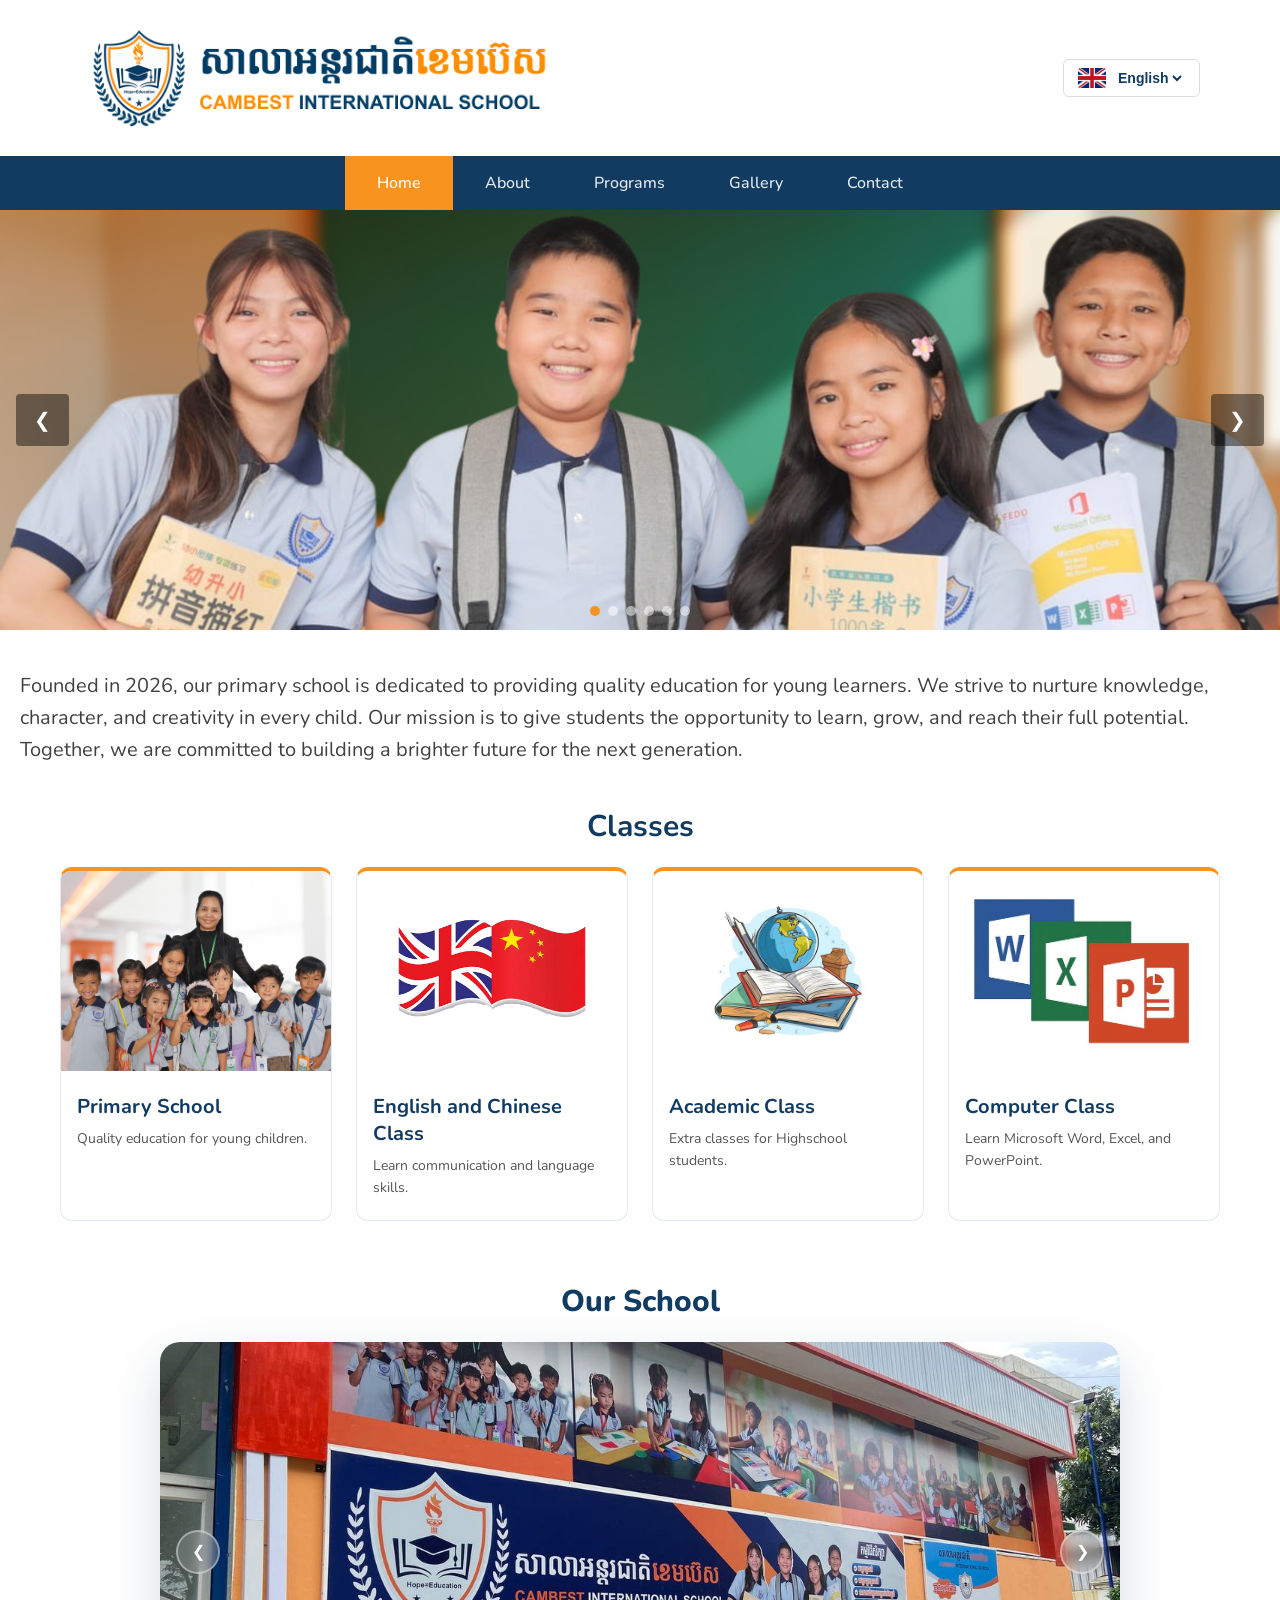
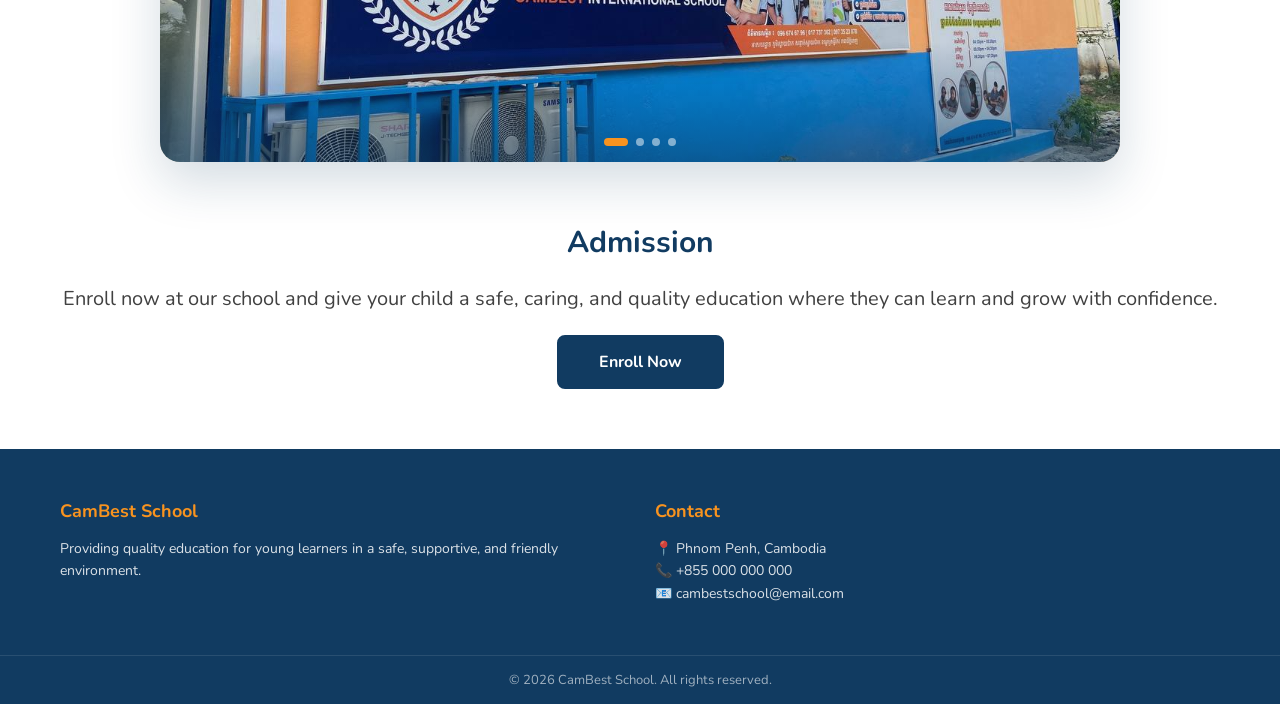
==== index.html @ 561b4d3f "Update index.html" ====
<!DOCTYPE html>
<html lang="en">
<head>
    <meta charset="UTF-8">
    <meta name="viewport" content="width=device-width, initial-scale=1.0">
    <title>CamBest | Home</title>
    <link rel="stylesheet" href="final.css">
    <link rel="preconnect" href="https://fonts.googleapis.com">
    <link rel="preconnect" href="https://fonts.gstatic.com" crossorigin>
    <link href="https://fonts.googleapis.com/css2?family=Kantumruy+Pro:ital,wght@0,100..700;1,100..700&family=Nunito:ital,wght@0,200..1000;1,200..1000&family=Oswald:wght@200..700&family=Poppins:ital,wght@0,100;0,200;0,300;0,400;0,500;0,600;0,700;0,800;0,900;1,100;1,200;1,300;1,400;1,500;1,600;1,700;1,800;1,900&family=Ranchers&display=swap" rel="stylesheet">
</head>
    <!-- LOGO BAR -->
    <div class="logo-bar">
        <img src="logo_home.png" alt="CamBest Logo">

        <!-- RIGHT CONTROLS -->
        <div class="header-controls">
            <!-- LANGUAGE SWITCHER -->
            <div class="lang-switcher">
                <img id="flag" src="eng.jpg" alt="Flag">
                <select id="langSelect" onchange="switchLang()">
                    <option value="en">English</option>
                    <option value="km">ខ្មែរ</option>
                </select>
            </div>

        </div>
    </div>

    <!-- NAVBAR -->
    <nav>
        <ul>
            <li><a href="#" class="active">Home</a></li>
            <li><a href="#">About</a></li>
            <li><a href="#">Programs</a></li>
            <li><a href="#">Gallery</a></li>
            <li><a href="#">Contact</a></li>
        </ul>
    </nav>

    <!-- CAROUSEL -->
    <div class="carousel">
        <div class="carousel-track" id="carouselTrack">
            <img src="01 (3).png" alt="Slide 1">
            <img src="4.jpg" alt="Slide 2">
            <img src="03 (3).png" alt="Slide 3">
            <img src="sstudent2.png" alt="Slide 4">
            <img src="photo_2026-04-24_11-25-58.jpg" alt="Slide 5">
            <img src="02 (3).png" alt="Slide 6">
        </div>

        <button class="carousel-btn prev" onclick="moveSlide(-1)">&#10094;</button>
        <button class="carousel-btn next" onclick="moveSlide(1)">&#10095;</button>

        <div class="carousel-dots" id="carouselDots"></div>
        

    </div>

    <div class="content">
        <p>
            Founded in 2026, our primary school is dedicated to providing quality education for young learners. We strive to nurture knowledge, character, and creativity in every child. Our mission is to give students the opportunity to learn, grow, and reach their full potential. Together, we are committed to building a brighter future for the next generation.
        </p>
    </div>

        <div class="programs">
        <h2>Classes</h2>

        <div class="program-grid">

            <div class="program-card">
                <img src="03 (3).png" alt="Primary School">
                <h3>Primary School</h3>
                <p>Quality education for young children.</p>
            </div>

            <div class="program-card">
                <img src="en_cn.png" alt="English Class">
                <h3>English and Chinese Class</h3>
                <p>Learn communication and language skills.</p>
            </div>

            <div class="program-card">
                <img src="edu.png" alt="Chinese Class">
                <h3>Academic Class</h3>
                <p>Extra classes for Highschool students.</p>
            </div>

            <div class="program-card">
                <img src="a03b6e264f0cf13cd2ef2aa8d97e0d8b.jpg" alt="Computer Class">
                <h3>Computer Class</h3>
                <p>Learn Microsoft Word, Excel, and PowerPoint.</p>
            </div>

            </div>
        </div>

    <!-- SCHOOL PHOTOS CAROUSEL -->
    <div class="school-carousel-wrapper">
        <h2 class="school-carousel-title">Our School</h2>
        <div class="school-carousel">
            <div class="school-track" id="schoolTrack">
                <img src="front.jpg" alt="School Photo 1">
                <img src="gate.jpg" alt="School Photo 2">
                <img src="wide.jpg" alt="School Photo 3">
                <img src="ok.jpg" alt="School Photo 4">
            </div>
            <button class="school-btn prev" onclick="moveSchool(-1)">&#10094;</button>
            <button class="school-btn next" onclick="moveSchool(1)">&#10095;</button>
            <div class="school-dots" id="schoolDots"></div>
        </div>
    </div>

    <div class="admission">
        <h2>Admission</h2>
        <p>Enroll now at our school and give your child a safe, caring, and quality education where they can learn and grow with confidence.</p>
        <div class="admission-btn-wrapper">
            <a href="contact.html" class="admission-btn">Enroll Now</a>
        </div>
    </div>

        <footer class="footer">
    <div class="footer-container">

        <div class="footer-box">
            <h3>CamBest School</h3>
            <p>
                Providing quality education for young learners in a safe,
                supportive, and friendly environment.
            </p>
        </div>

        <div class="footer-box">
            <h3>Contact</h3>
            <p>📍 Phnom Penh, Cambodia</p>
            <p>📞 +855 000 000 000</p>
            <p>📧 cambestschool@email.com</p>
        </div>

    </div>

    <div class="footer-bottom">
        <p>© 2026 CamBest School. All rights reserved.</p>
    </div>
</footer>
    <script src="final.js"></script>
</body>
</html>
---- final.css ----
* {
        margin: 0;
        padding: 0;
        box-sizing: border-box;
    }

    body {
        font-family: 'Nunito', sans-serif;
        background-color: #ffffff;
        transition: background 0.3s, color 0.3s;
    }

    /* DARK MODE */
    body.dark {
        background-color: #121212;
        color: #f0f0f0;
    }

    body.dark .logo-bar {
        background-color: #1e1e1e;
        border-bottom: 1px solid #333;
    }

    body.dark .lang-switcher {
        background-color: #2a2a2a;
        border-color: #444;
        color: #f0f0f0;
    }

    body.dark .lang-switcher select {
        color: #f0f0f0;
        background-color: #2a2a2a;
    }

    body.dark .lang-switcher:hover {
        border-color: #f8931f;
    }

    body.dark .dark-toggle {
        background-color: #2a2a2a;
        border-color: #444;
        color: #f0f0f0;
    }

    body.dark .dark-toggle:hover {
        border-color: #f8931f;
        color: #f8931f;
    }

        /* LOGO BAR */
    .logo-bar {
        background-color: #ffffff;
        padding: 28px 80px;  /* changed from 16px to 28px top/bottom */
        display: flex;
        align-items: center;
        justify-content: space-between;
        transition: background 0.3s;
    }

    .logo-bar img {
        height: 100px;
        width: auto;
        object-fit: contain;
    }

    /* RIGHT CONTROLS */
    .header-controls {
        display: flex;
        align-items: center;
        gap: 10px;
    }

    /* DARK MODE TOGGLE BUTTON */
    .dark-toggle {
        display: flex;
        align-items: center;
        gap: 6px;
        border: 1px solid #ddd;
        border-radius: 6px;
        padding: 8px 14px;
        cursor: pointer;
        background-color: #fff;
        font-size: 14px;
        font-family: 'Segoe UI', sans-serif;
        color: #113b61;
        font-weight: 600;
        transition: border-color 0.2s, background 0.3s, color 0.3s;
    }

    .dark-toggle:hover {
        border-color: #113b61;
    }

    .dark-toggle .toggle-icon {
        font-size: 16px;
    }

    /* LANGUAGE SWITCHER */
    .lang-switcher {
        display: flex;
        align-items: center;
        gap: 8px;
        border: 1px solid #ddd;
        border-radius: 6px;
        padding: 8px 14px;
        cursor: pointer;
        background-color: #fff;
        transition: border-color 0.2s, background 0.3s;
    }

    .lang-switcher:hover {
        border-color: #113b61;
    }

    .lang-switcher img {
        height: 20px;
        width: 28px;
        object-fit: cover;
        border-radius: 2px;
    }

    .lang-switcher select {
        border: none;
        outline: none;
        font-size: 14px;
        font-family: 'Segoe UI', sans-serif;
        color: #113b61;
        font-weight: 600;
        cursor: pointer;
        background: transparent;
        transition: color 0.3s;
    }

    /* NAVBAR */
    nav {
        background-color: #113b61;
        padding: 0;
    }

    nav ul {
        list-style: none;
        display: flex;
        justify-content: center;
        gap: 0;
        margin: 0;
        padding: 0;
    }

    nav ul li a {
        display: block;
        color: rgba(255, 255, 255, 0.9);
        text-decoration: none;
        font-size: 16px;
        font-weight: 500;
        padding: 16px 32px;
        transition: background 0.2s, color 0.2s;
    }

    nav ul li a:hover {
        background-color: #f8931f;
        color: #ffffff;
    }

    nav ul li a.active {
        background-color: #f8931f;
        color: #ffffff;
    }

    

    /* CAROUSEL */
    .carousel {
        position: relative;
        width: 100%;
        overflow: hidden;
        background-color: #000;
    }

    .carousel-track {
        display: flex;
        transition: transform 0.6s ease-in-out;
    }

    .carousel-track img {
        min-width: 100%;
        height: 420px;
        object-fit: cover;
        flex-shrink: 0;
        object-position: center 30%;  /* move this value down e.g. 40%, 50%, 60% */
    }

    /* PREV / NEXT BUTTONS */
    .carousel-btn {
        position: absolute;
        top: 50%;
        transform: translateY(-50%);
        background-color: rgba(0, 0, 0, 0.45);
        color: white;
        border: none;
        padding: 14px 18px;
        font-size: 20px;
        cursor: pointer;
        z-index: 10;
        transition: background 0.2s;
        border-radius: 4px;
    }

    .carousel-btn:hover {
        background-color: #f8931f;
    }

    .carousel-btn.prev { left: 16px; }
    .carousel-btn.next { right: 16px; }

    /* DOTS */
    .carousel-dots {
        position: absolute;
        bottom: 14px;
        left: 50%;
        transform: translateX(-50%);
        display: flex;
        gap: 8px;
    }

    .dot {
        width: 10px;
        height: 10px;
        border-radius: 50%;
        background-color: rgba(255, 255, 255, 0.5);
        cursor: pointer;
        transition: background 0.2s;
        border: none;
    }

    .dot.active {
        background-color: #f8931f;
    }

    .content {
        max-width: 1600px;
        margin: 40px auto;
        padding: 0 20px;
        font-size: 20px;
        line-height: 1.6;
        color: #414141;
    }

/* PHONE (480px and below) */
@media (max-width: 480px) {

    .logo-bar {
        padding: 16px 20px;
    }

    .logo-bar img {
        height: 55px;
    }

    .header-controls {
        gap: 6px;
        width: fit-content;
        flex-shrink: 0;
    }

    .dark-toggle {
        padding: 6px 10px;
        font-size: 13px;
        width: fit-content;
        flex-shrink: 0;
    }

    .dark-toggle .toggle-label {
        display: none;
    }

    .lang-switcher {
        padding: 6px 10px;
        width: fit-content;
        flex-shrink: 0;
    }

    .lang-switcher img {
        height: 16px;
        width: 16px;
        flex-shrink: 0;
    }

    .lang-switcher select {
        font-size: 11px;
        width: fit-content;
        max-width: 70px;
    }

    nav ul {
        flex-wrap: wrap;
        justify-content: center;
    }

    nav ul li a {
        font-size: 13px;
        padding: 10px 14px;
    }

    .carousel-track img {
        height: 220px;
    }

    .carousel-btn {
        padding: 10px 13px;
        font-size: 16px;
    }

    .content {
        font-size: 15px;
        margin: 20px auto;
        padding: 0 16px;
    }
}

/* TABLET (481px to 890px) */
@media (min-width: 481px) and (max-width: 890px) {

    .logo-bar {
        padding: 20px 30px;
    }

    .logo-bar img {
        height: 75px;
    }

    .header-controls {
        width: fit-content;
        flex-shrink: 0;
    }

    .dark-toggle {
        width: fit-content;
        flex-shrink: 0;
    }

    .dark-toggle .toggle-label {
        display: none;
    }

    .lang-switcher {
        padding: 6px 10px;
        width: fit-content;
        flex-shrink: 0;
    }

    .lang-switcher img {
        height: 18px;
        width: 18px;
        flex-shrink: 0;
    }

    .lang-switcher select {
        font-size: 13px;
        width: fit-content;
        max-width: 80px;
    }

    nav ul {
        flex-wrap: wrap;
    }

    nav ul li a {
        font-size: 14px;
        padding: 14px 18px;
    }

    .carousel-track img {
        height: 300px;
    }

    .content {
        font-size: 17px;
        margin: 28px auto;
    }
}

/* LAPTOP (891px to 1024px) */
@media (min-width: 891px) and (max-width: 1024px) {

    .logo-bar {
        padding: 24px 50px;
    }

    .logo-bar img {
        height: 85px;
    }

    .header-controls {
        width: fit-content;
        flex-shrink: 0;
    }

    .lang-switcher {
        padding: 6px 10px;
        width: fit-content;
        flex-shrink: 0;
    }

    .lang-switcher select {
        font-size: 13px;
        width: fit-content;
        max-width: 90px;
    }

    nav ul li a {
        font-size: 15px;
        padding: 16px 24px;
    }

    .carousel-track img {
        height: 360px;
    }

    .content {
        font-size: 18px;
    }
}

/* PROGRAMS SECTION */
.programs {
    max-width: 1200px;
    margin: 40px auto;
    padding: 0 20px;
}

.programs h2 {
    text-align: center;
    color: #113b61;
    font-size: 30px;
    margin-bottom: 20px;
}

.program-grid {
    display: grid;
    grid-template-columns: repeat(auto-fit, minmax(250px, 1fr));
    gap: 24px;
}

.program-card {
    background: #fff;
    border-radius: 12px;
    overflow: hidden;
    border: 1px solid #e0e8f0;
    border-top: 4px solid #f8931f;
    transition: transform 0.2s ease, box-shadow 0.2s ease;
}

.program-card:hover {
    transform: translateY(-5px);
    box-shadow: 0 10px 28px rgba(17, 59, 97, 0.12);
}

.program-card img {
    width: 100%;
    height: 200px;
    object-fit: cover;
}

.program-card h3 {
    color: #113b61;
    padding: 16px 16px 8px;
    font-size: 20px;
    font-weight: 700;
}

.program-card p {
    padding: 0 16px 20px;
    color: #555;
    line-height: 1.6;
    font-size: 14px;
}

.admission h2{
    text-align: center;
    color: #113b61;
    font-size: 30px;
    margin-bottom: 20px;
}

.admission p{
        max-width: 1600px;
        margin: 20px auto;
        padding: 0 20px;
        font-size: 20px;
        line-height: 1.6;
        color: #414141;
        text-align: center;
        
}

/* FOOTER */
.footer {
    background-color: #113b61;
    color: rgba(255, 255, 255, 0.85);
    margin-top: 60px;
}

/* CONTAINER */
.footer-container {
    max-width: 1200px;
    margin: auto;
    display: grid;
    grid-template-columns: repeat(auto-fit, minmax(220px, 1fr));
    gap: 30px;
    padding: 50px 20px;
}

/* BOX */
.footer-box h3 {
    color: #f8931f;
    margin-bottom: 15px;
    font-size: 18px;
}

.footer-box p {
    font-size: 14px;
    line-height: 1.6;
}

.footer-box a {
    display: block;
    color: rgba(255, 255, 255, 0.8);
    text-decoration: none;
    margin-bottom: 8px;
    font-size: 14px;
    transition: 0.2s;
}

.footer-box a:hover {
    color: #f8931f;
    padding-left: 5px;
}

/* BOTTOM BAR */
.footer-bottom {
    text-align: center;
    padding: 15px;
    border-top: 1px solid rgba(255,255,255,0.1);
    font-size: 13px;
    color: rgba(255,255,255,0.6);
}

.admission-btn-wrapper {
    display: flex;
    justify-content: center;
    margin: 10px 0 50px;
}

.admission-btn {
    display: inline-block;
    background-color: #113b61;
    color: #ffffff;
    text-decoration: none;
    font-size: 16px;
    font-weight: 700;
    padding: 14px 40px;
    border-radius: 8px;
    border: 2px solid #113b61;
    transition: background 0.2s, color 0.2s, transform 0.2s;
}

.admission-btn:hover {
    background-color: #f8931f;
    border-color: #f8931f;
    color: #ffffff;
    transform: translateY(-2px);
}

/* DARK MODE */
body.dark .admission-btn {
    background-color: #f8931f;
    border-color: #f8931f;
    color: #ffffff;
}

body.dark .admission-btn:hover {
    background-color: #113b61;
    border-color: #113b61;
}

/* SCHOOL CAROUSEL */
.school-carousel-wrapper {
    margin: 60px auto;
    max-width: 1000px;
    padding: 0 20px;
}

.school-carousel-title {
    text-align: center;
    color: #113b61;
    font-size: 30px;
    font-weight: 800;
    margin-bottom: 20px;
}

.school-carousel-underline {
    display: block;
    width: 60px;
    height: 4px;
    background-color: #f8931f;
    border-radius: 4px;
    margin: 0 auto 28px;
}

.school-carousel {
    position: relative;
    width: 100%;
    overflow: hidden;
    border-radius: 20px;
    box-shadow: 0 20px 50px rgba(17, 59, 97, 0.18);
}

.school-track {
    display: flex;
    transition: transform 0.7s cubic-bezier(0.77, 0, 0.18, 1);
}

.school-track img {
    min-width: 100%;
    height: 420px;
    object-fit: cover;
    flex-shrink: 0;
}

/* OVERLAY GRADIENT */
.school-carousel::after {
    content: '';
    position: absolute;
    bottom: 0;
    left: 0;
    right: 0;
    height: 120px;
    background: linear-gradient(to top, rgba(17, 59, 97, 0.55), transparent);
    pointer-events: none;
    border-radius: 0 0 20px 20px;
}

/* BUTTONS */
.school-btn {
    position: absolute;
    top: 50%;
    transform: translateY(-50%);
    background-color: rgba(255, 255, 255, 0.15);
    backdrop-filter: blur(6px);
    color: white;
    border: 2px solid rgba(255, 255, 255, 0.4);
    width: 44px;
    height: 44px;
    display: flex;
    align-items: center;
    justify-content: center;
    font-size: 16px;
    cursor: pointer;
    z-index: 10;
    border-radius: 50%;
    transition: background 0.2s, border-color 0.2s, transform 0.2s;
}

.school-btn:hover {
    background-color: #f8931f;
    border-color: #f8931f;
    transform: translateY(-50%) scale(1.1);
}

.school-btn.prev { left: 16px; }
.school-btn.next { right: 16px; }

/* DOTS */
.school-dots {
    position: absolute;
    bottom: 16px;
    left: 50%;
    transform: translateX(-50%);
    display: flex;
    gap: 8px;
    z-index: 10;
}

.school-dot {
    width: 8px;
    height: 8px;
    border-radius: 50%;
    background-color: rgba(255, 255, 255, 0.5);
    cursor: pointer;
    border: none;
    transition: background 0.2s, width 0.3s;
}

.school-dot.active {
    background-color: #f8931f;
    width: 24px;
    border-radius: 4px;
}

/* DARK MODE */
body.dark .school-carousel-title {
    color: #f0f0f0;
}

body.dark .school-carousel {
    box-shadow: 0 20px 50px rgba(0, 0, 0, 0.4);
}

/* RESPONSIVE */
@media (max-width: 480px) {
    .school-track img {
        height: 200px;
    }

    .school-btn {
        width: 34px;
        height: 34px;
        font-size: 13px;
    }
}

@media (min-width: 481px) and (max-width: 890px) {
    .school-track img {
        height: 300px;
    }
}
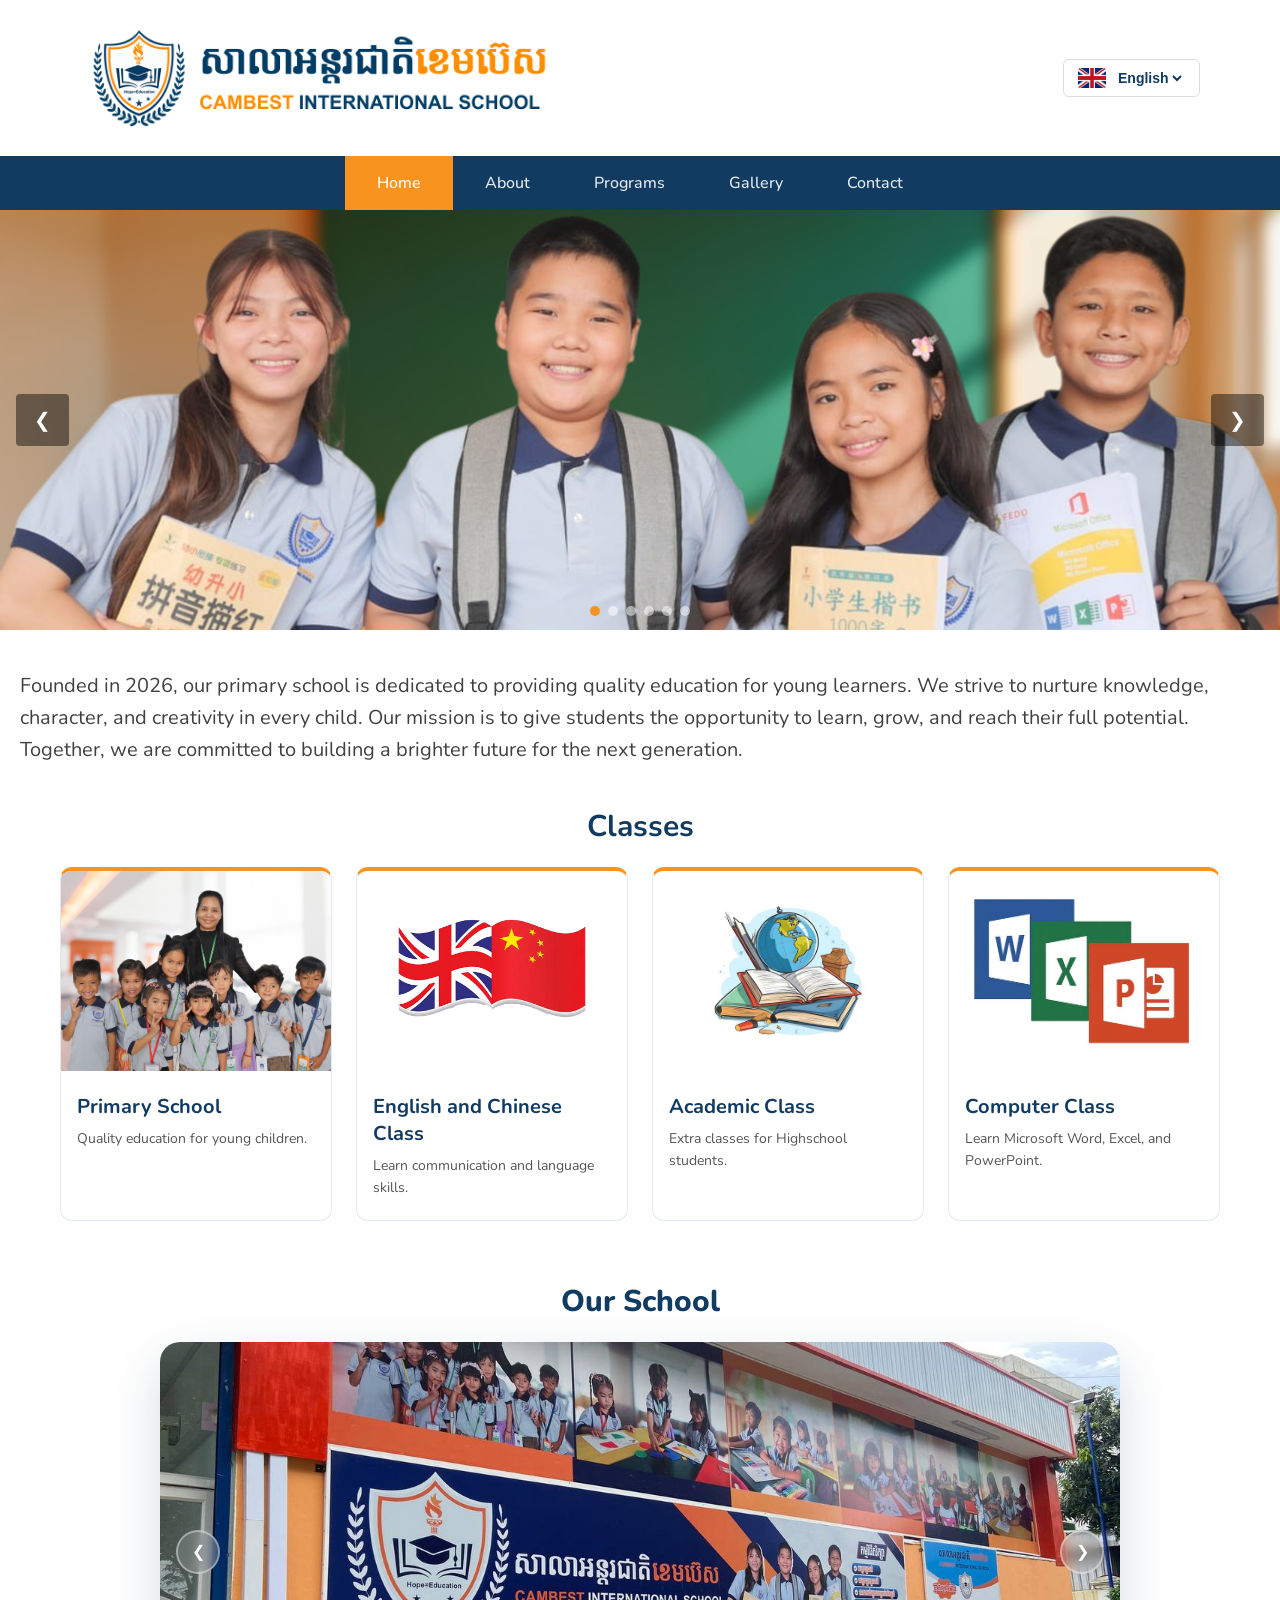
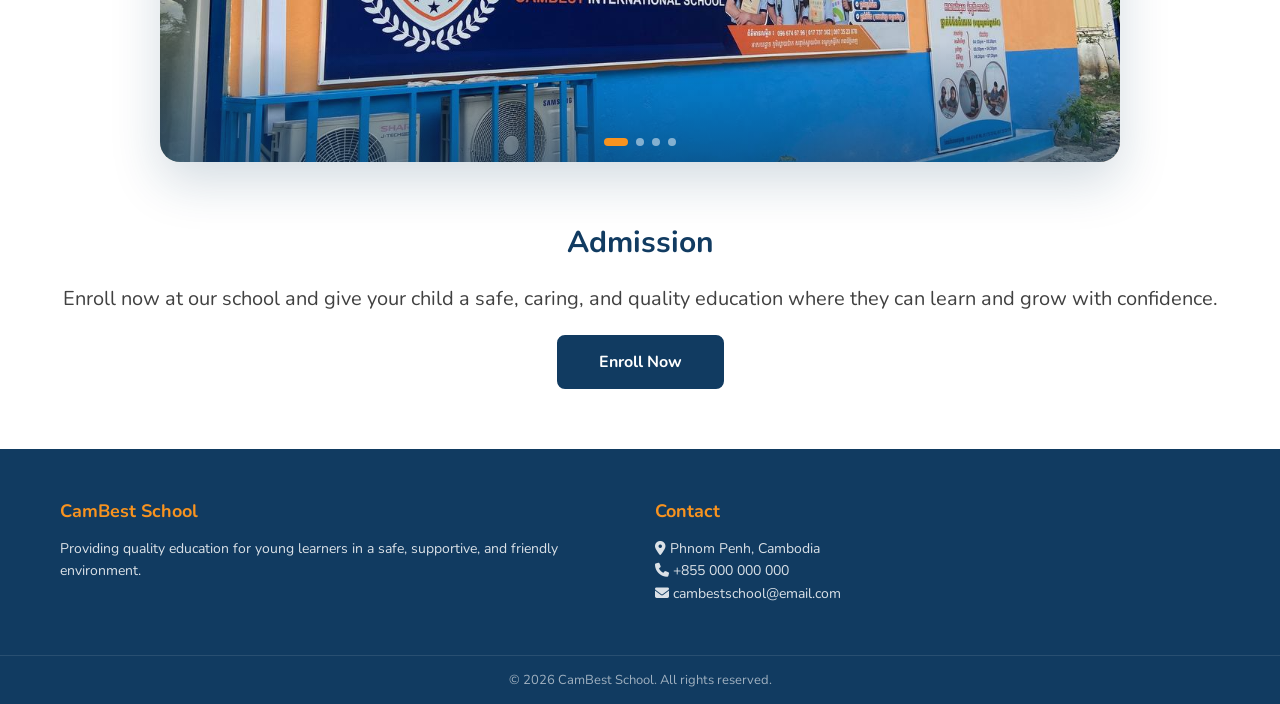
==== commit dccdbb3f: "Update index.html" ====
--- a/index.html
+++ b/index.html
@@ -7,6 +7,7 @@
     <link rel="stylesheet" href="final.css">
     <link rel="preconnect" href="https://fonts.googleapis.com">
     <link rel="preconnect" href="https://fonts.gstatic.com" crossorigin>
+    <link rel="stylesheet" href="https://cdnjs.cloudflare.com/ajax/libs/font-awesome/6.5.0/css/all.min.css">
     <link href="https://fonts.googleapis.com/css2?family=Kantumruy+Pro:ital,wght@0,100..700;1,100..700&family=Nunito:ital,wght@0,200..1000;1,200..1000&family=Oswald:wght@200..700&family=Poppins:ital,wght@0,100;0,200;0,300;0,400;0,500;0,600;0,700;0,800;0,900;1,100;1,200;1,300;1,400;1,500;1,600;1,700;1,800;1,900&family=Ranchers&display=swap" rel="stylesheet">
 </head>
     <!-- LOGO BAR -->
@@ -132,9 +133,9 @@
 
         <div class="footer-box">
             <h3>Contact</h3>
-            <p>📍 Phnom Penh, Cambodia</p>
-            <p>📞 +855 000 000 000</p>
-            <p>📧 cambestschool@email.com</p>
+            <p><i class="fa-solid fa-location-dot"></i> Phnom Penh, Cambodia</p>
+            <p><i class="fa-solid fa-phone"></i> +855 000 000 000</p>
+            <p><i class="fa-solid fa-envelope"></i> cambestschool@email.com</p>
         </div>
 
     </div>
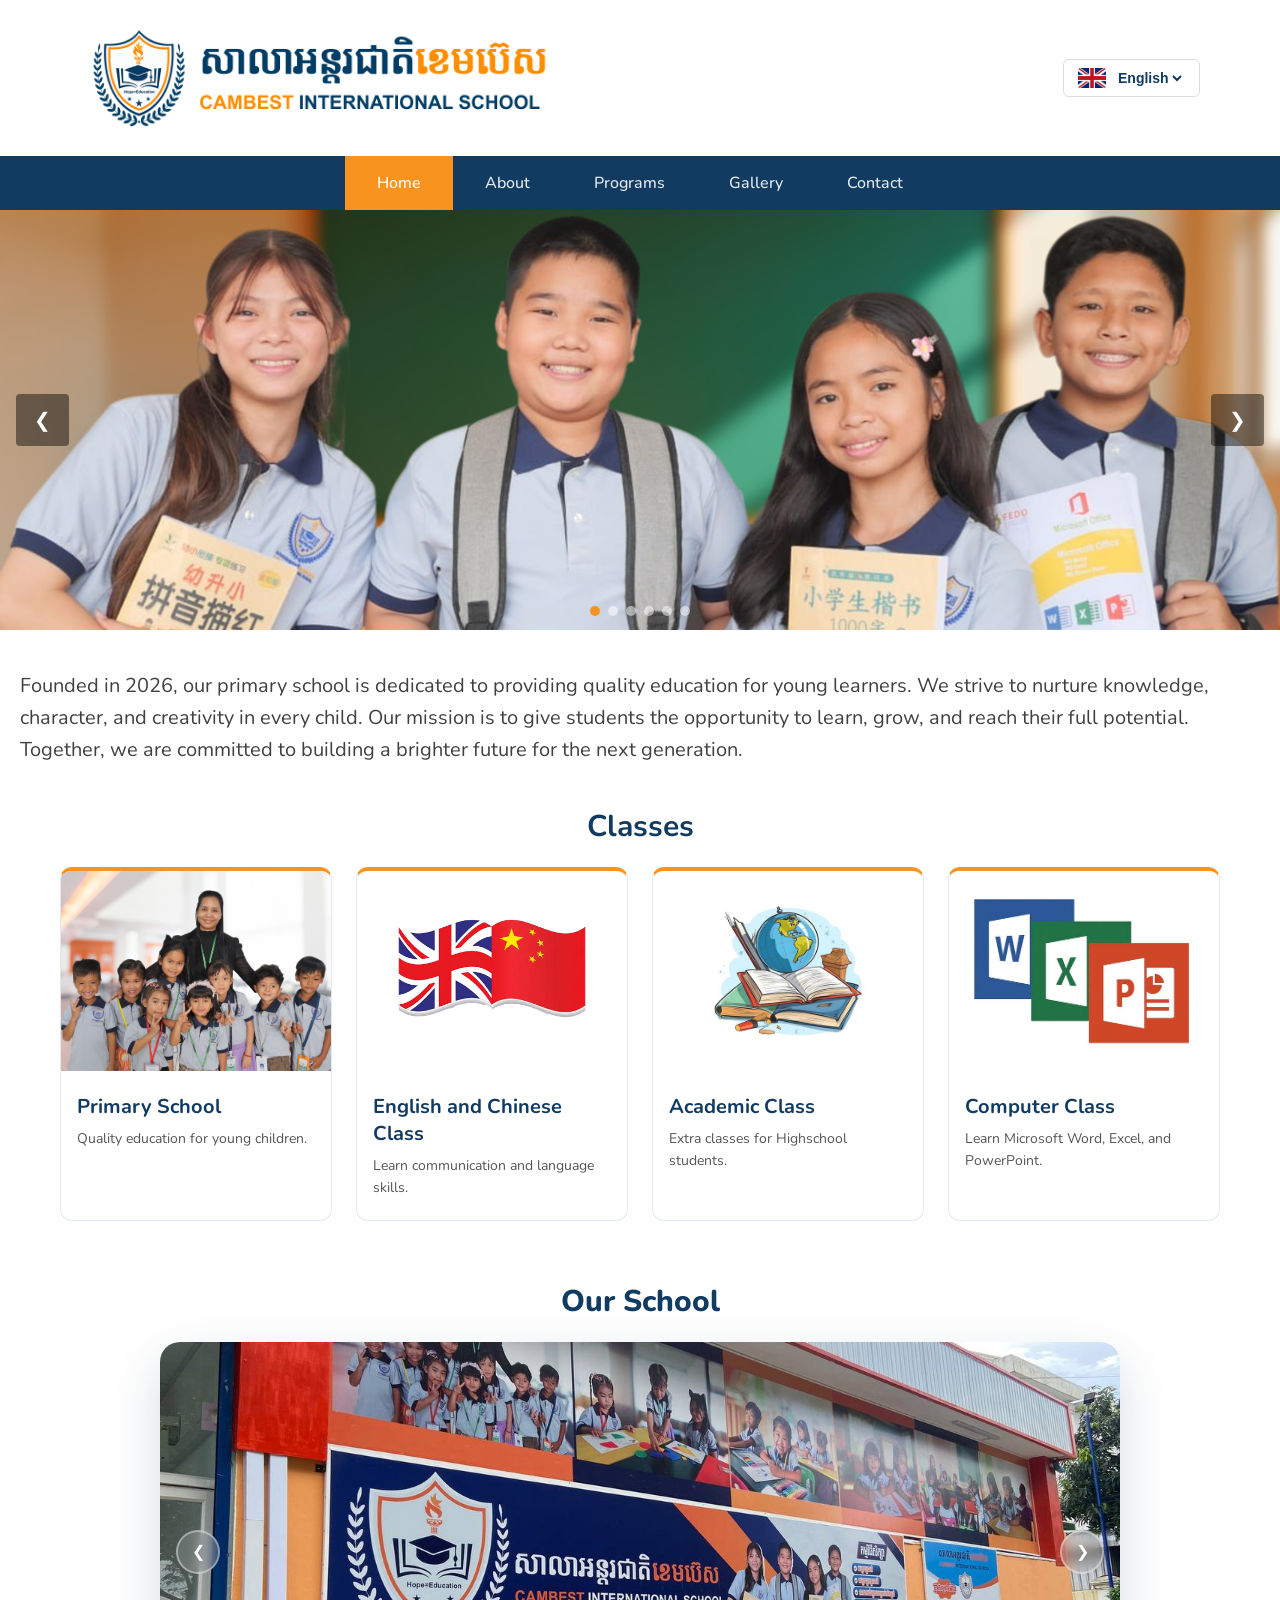
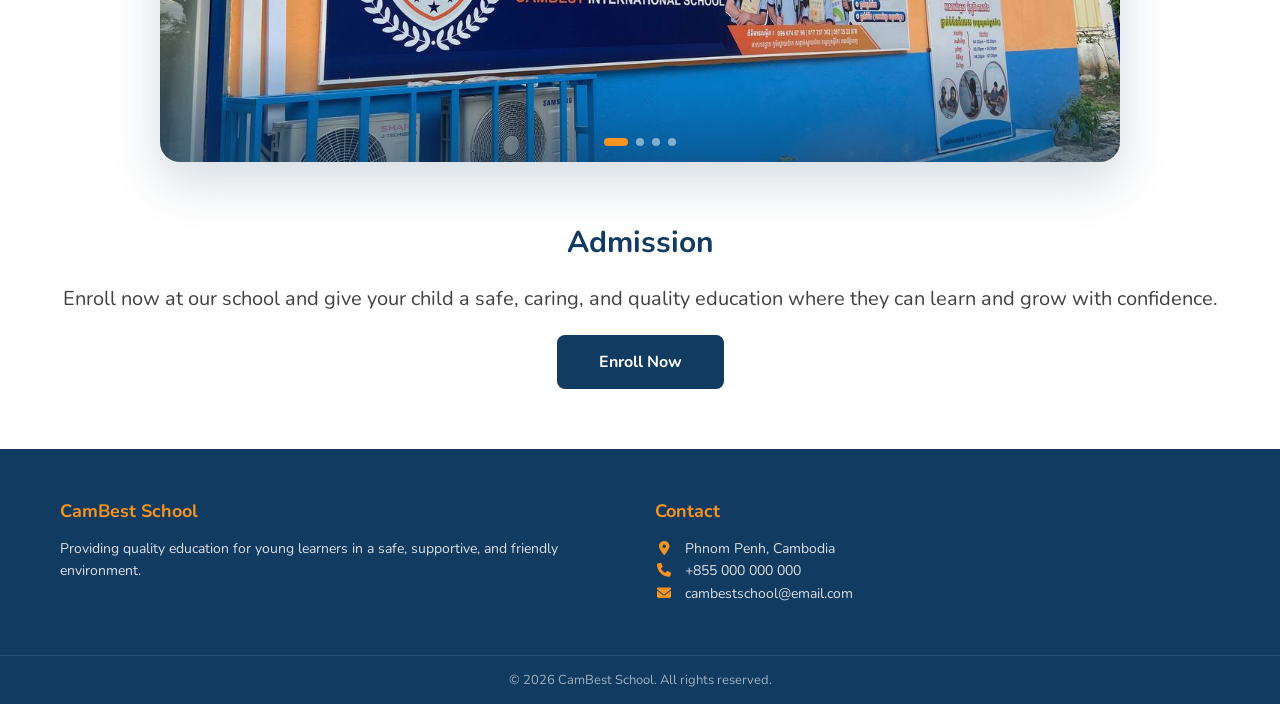
==== commit 3cb43e70: "Update index.html" ====
--- a/index.html
+++ b/index.html
@@ -45,7 +45,7 @@
             <img src="01 (3).png" alt="Slide 1">
             <img src="4.jpg" alt="Slide 2">
             <img src="03 (3).png" alt="Slide 3">
-            <img src="sstudent2.png" alt="Slide 4">
+            <img src="student2.png" alt="Slide 4">
             <img src="photo_2026-04-24_11-25-58.jpg" alt="Slide 5">
             <img src="02 (3).png" alt="Slide 6">
         </div>
--- a/final.css
+++ b/final.css
@@ -724,3 +724,10 @@
         height: 300px;
     }
 }
+
+.footer-box i {
+    color: #f8931f;
+    width: 18px;
+    margin-right: 8px;
+    text-align: center;
+}
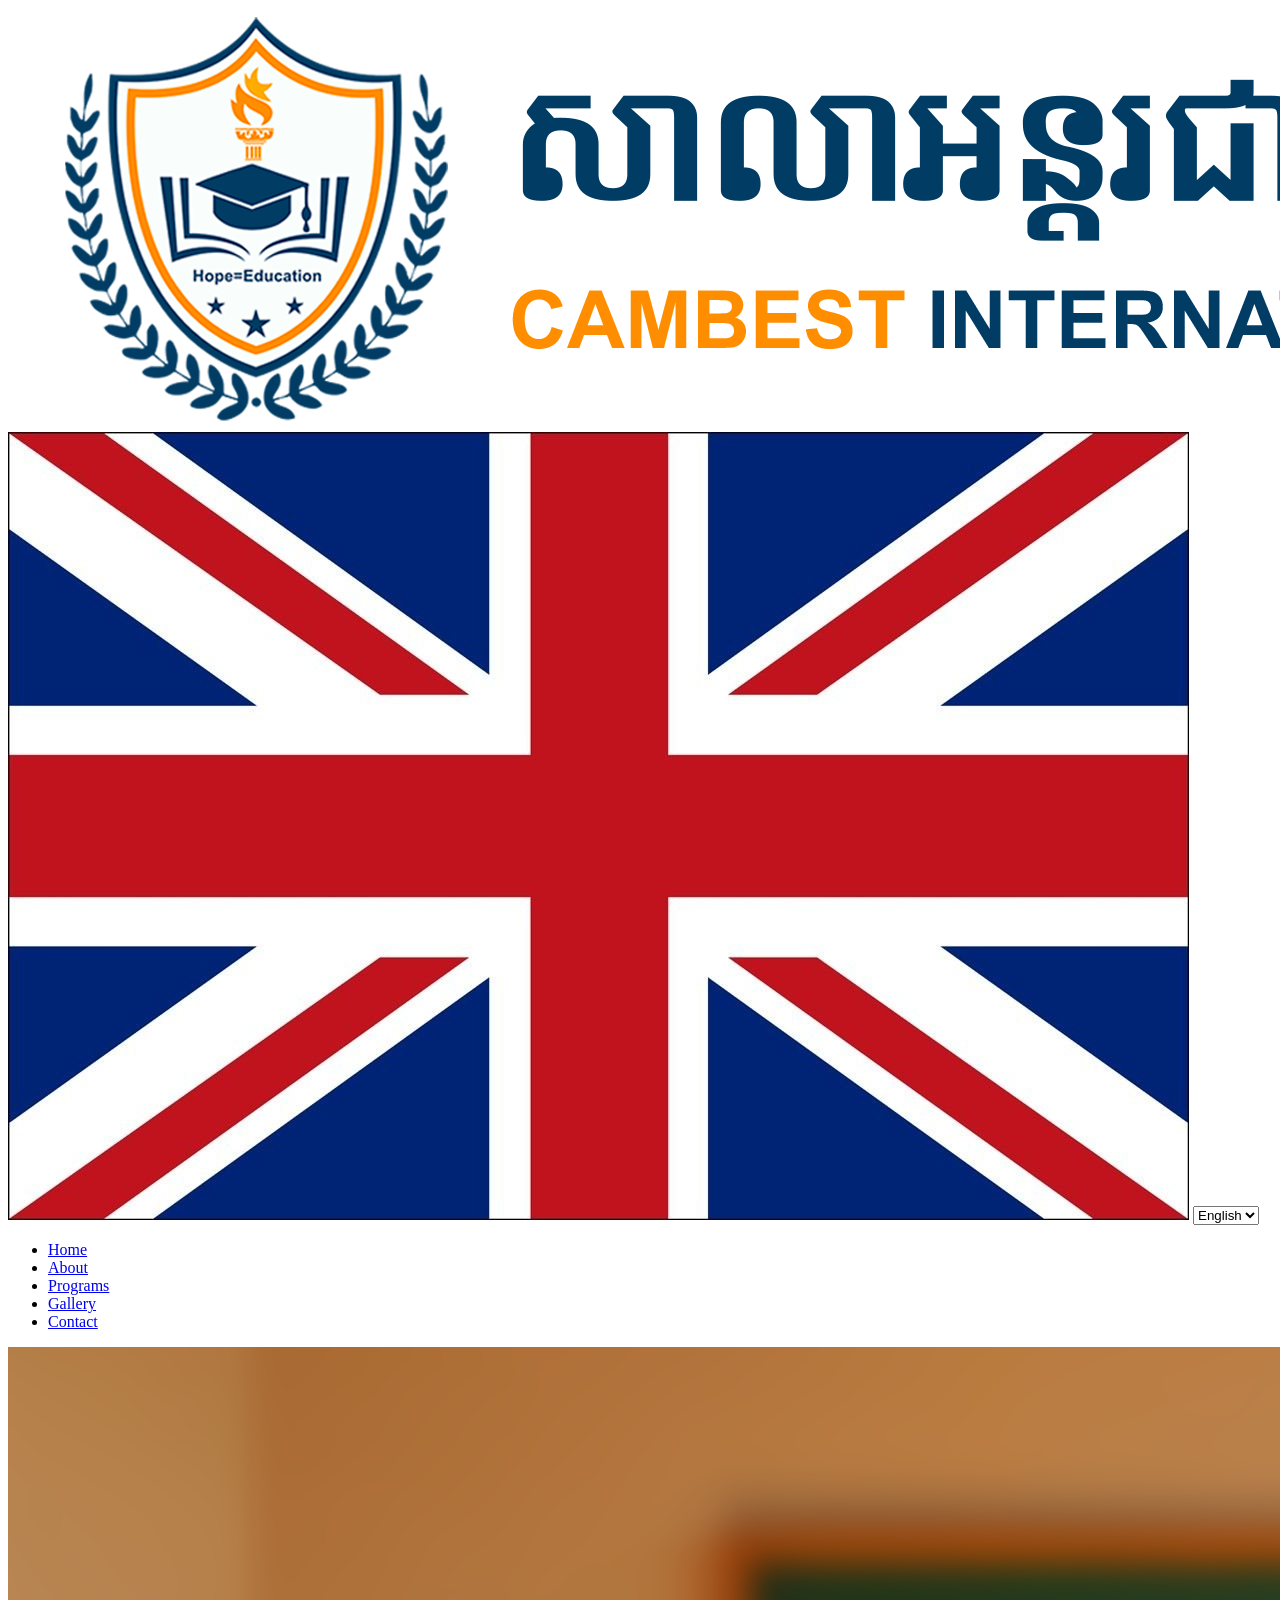
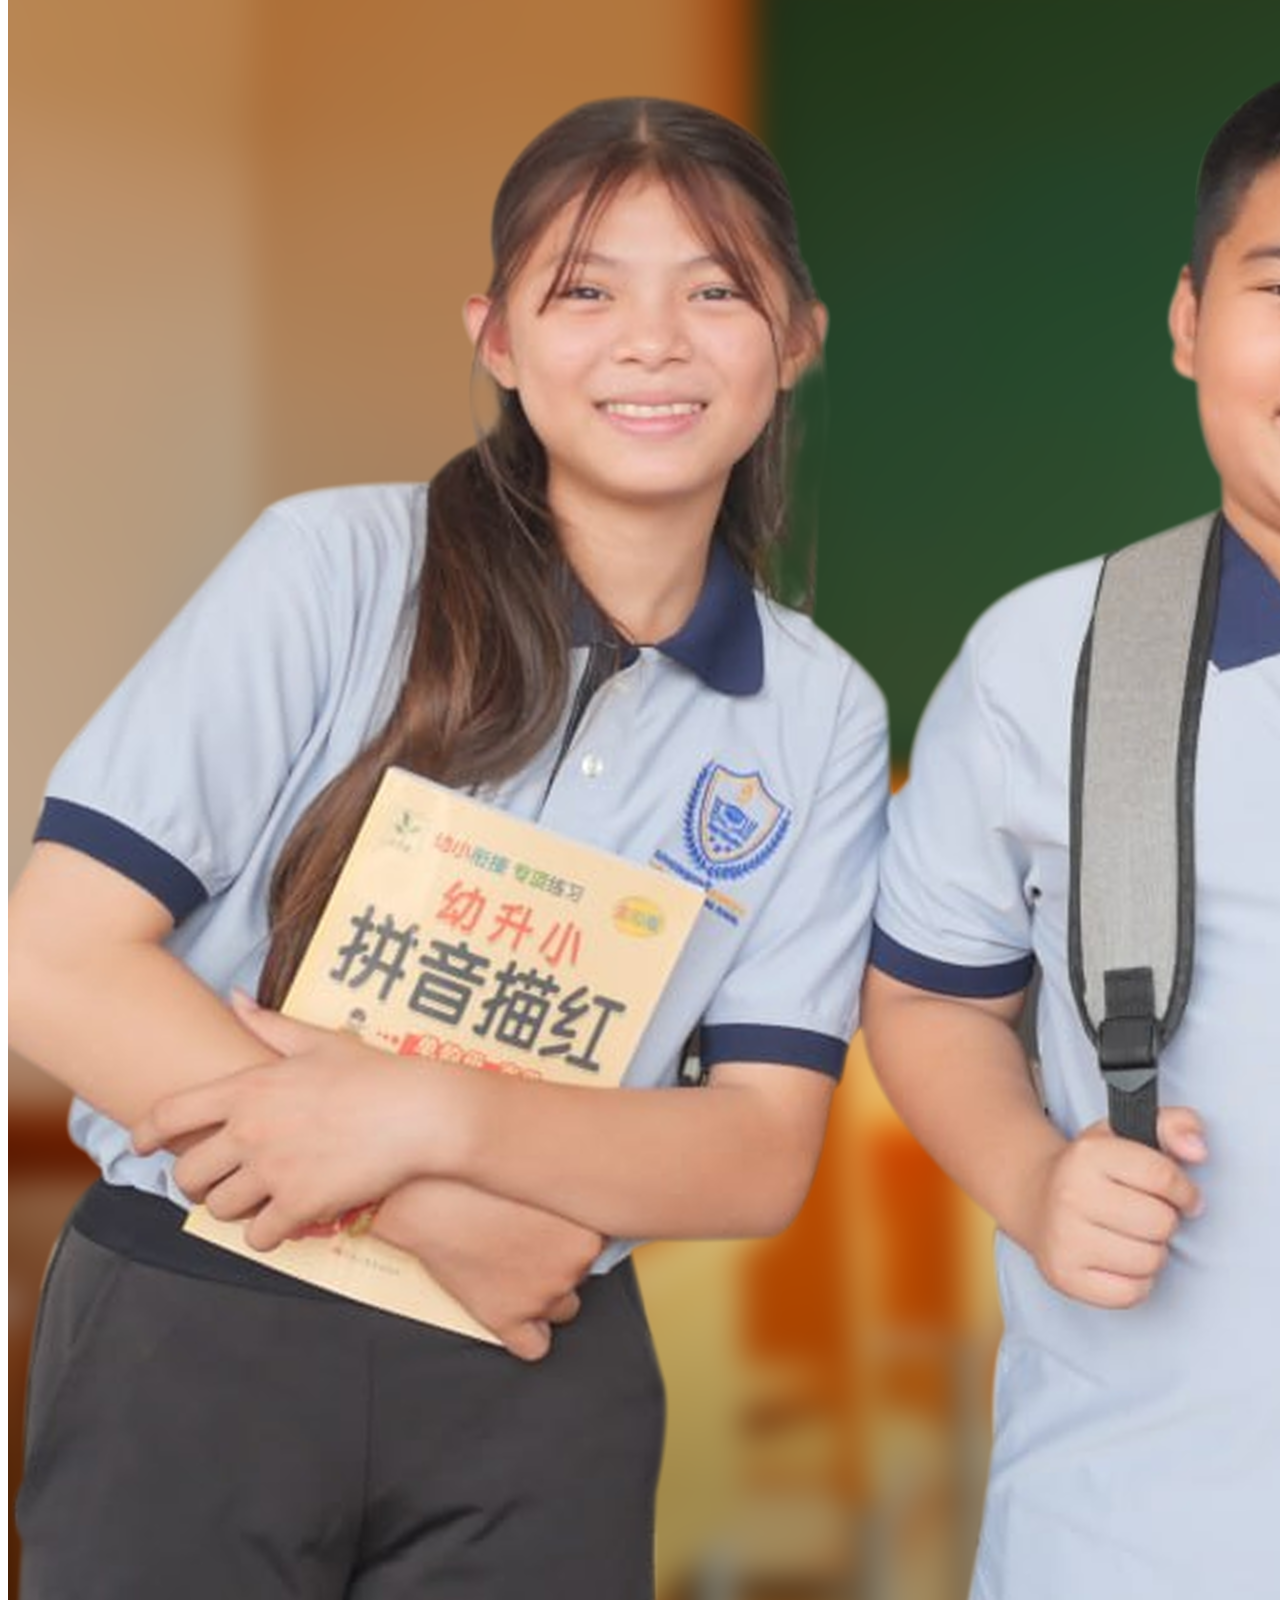
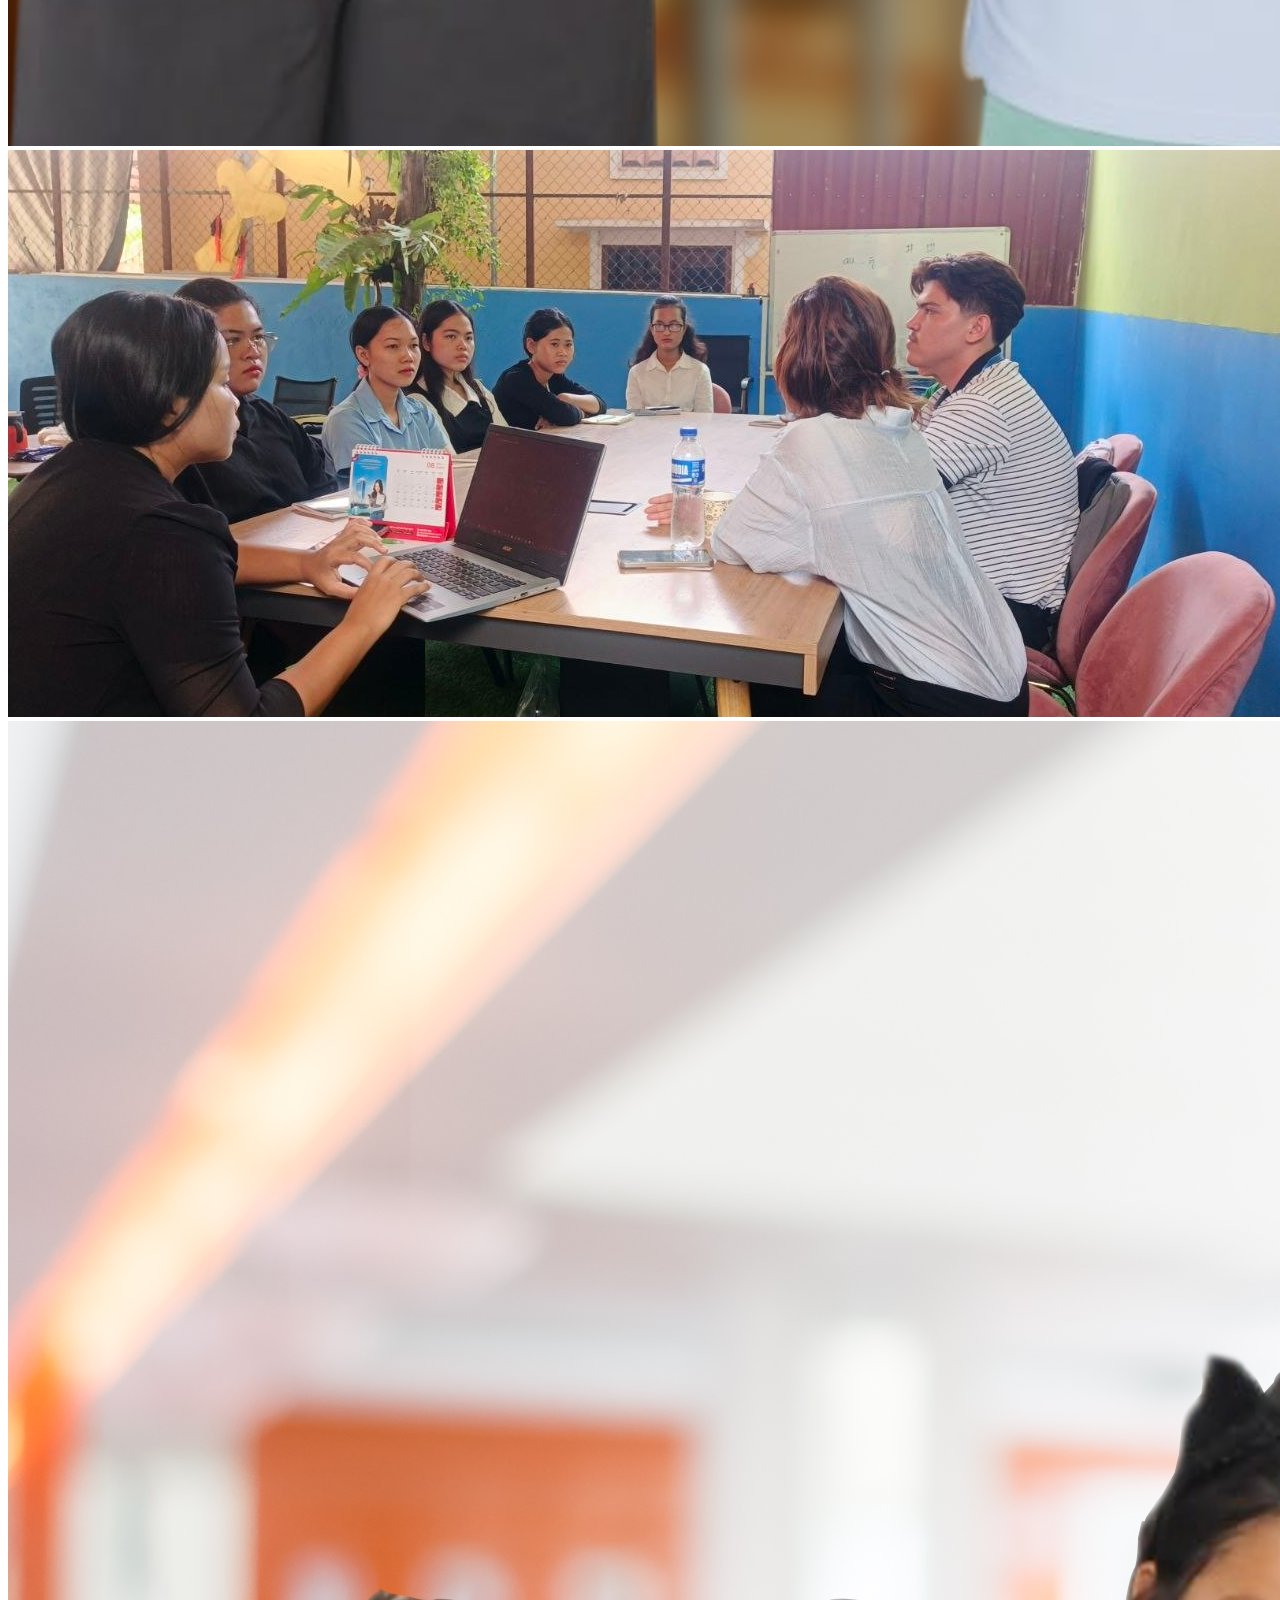
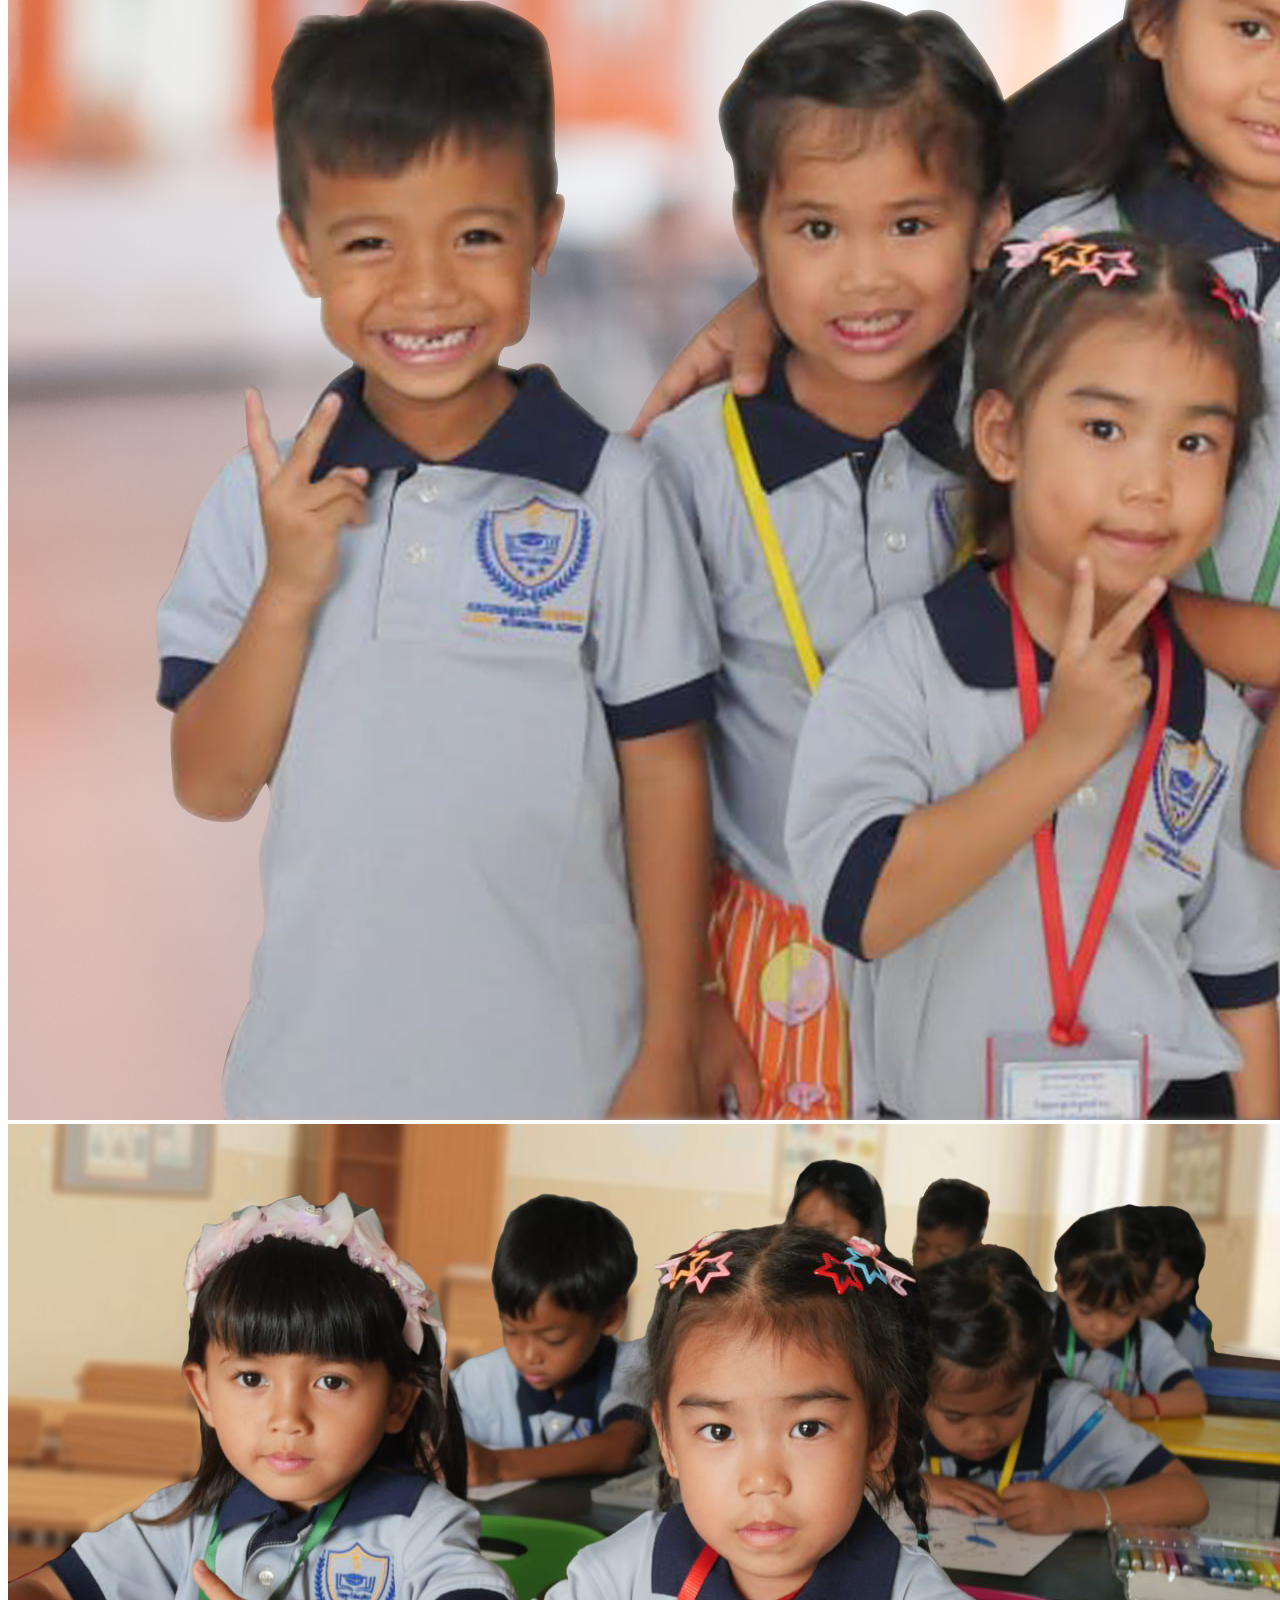
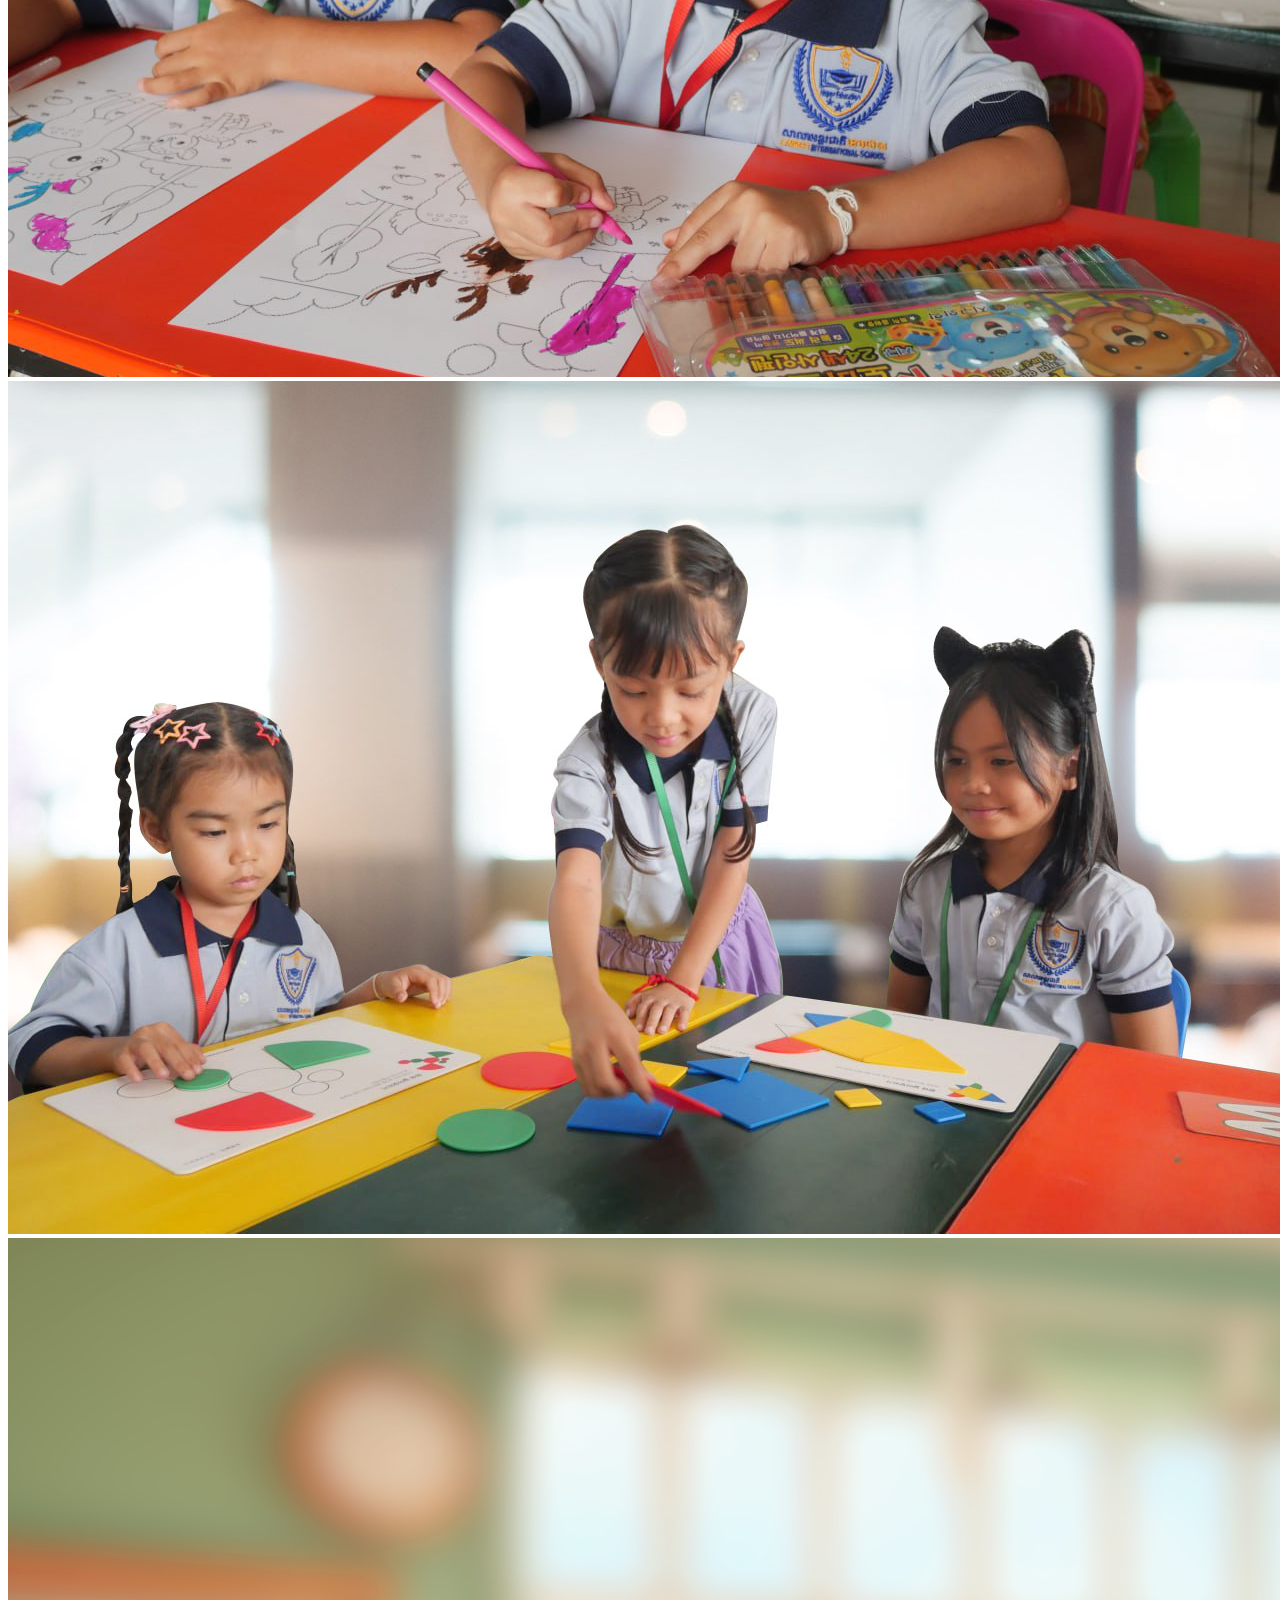
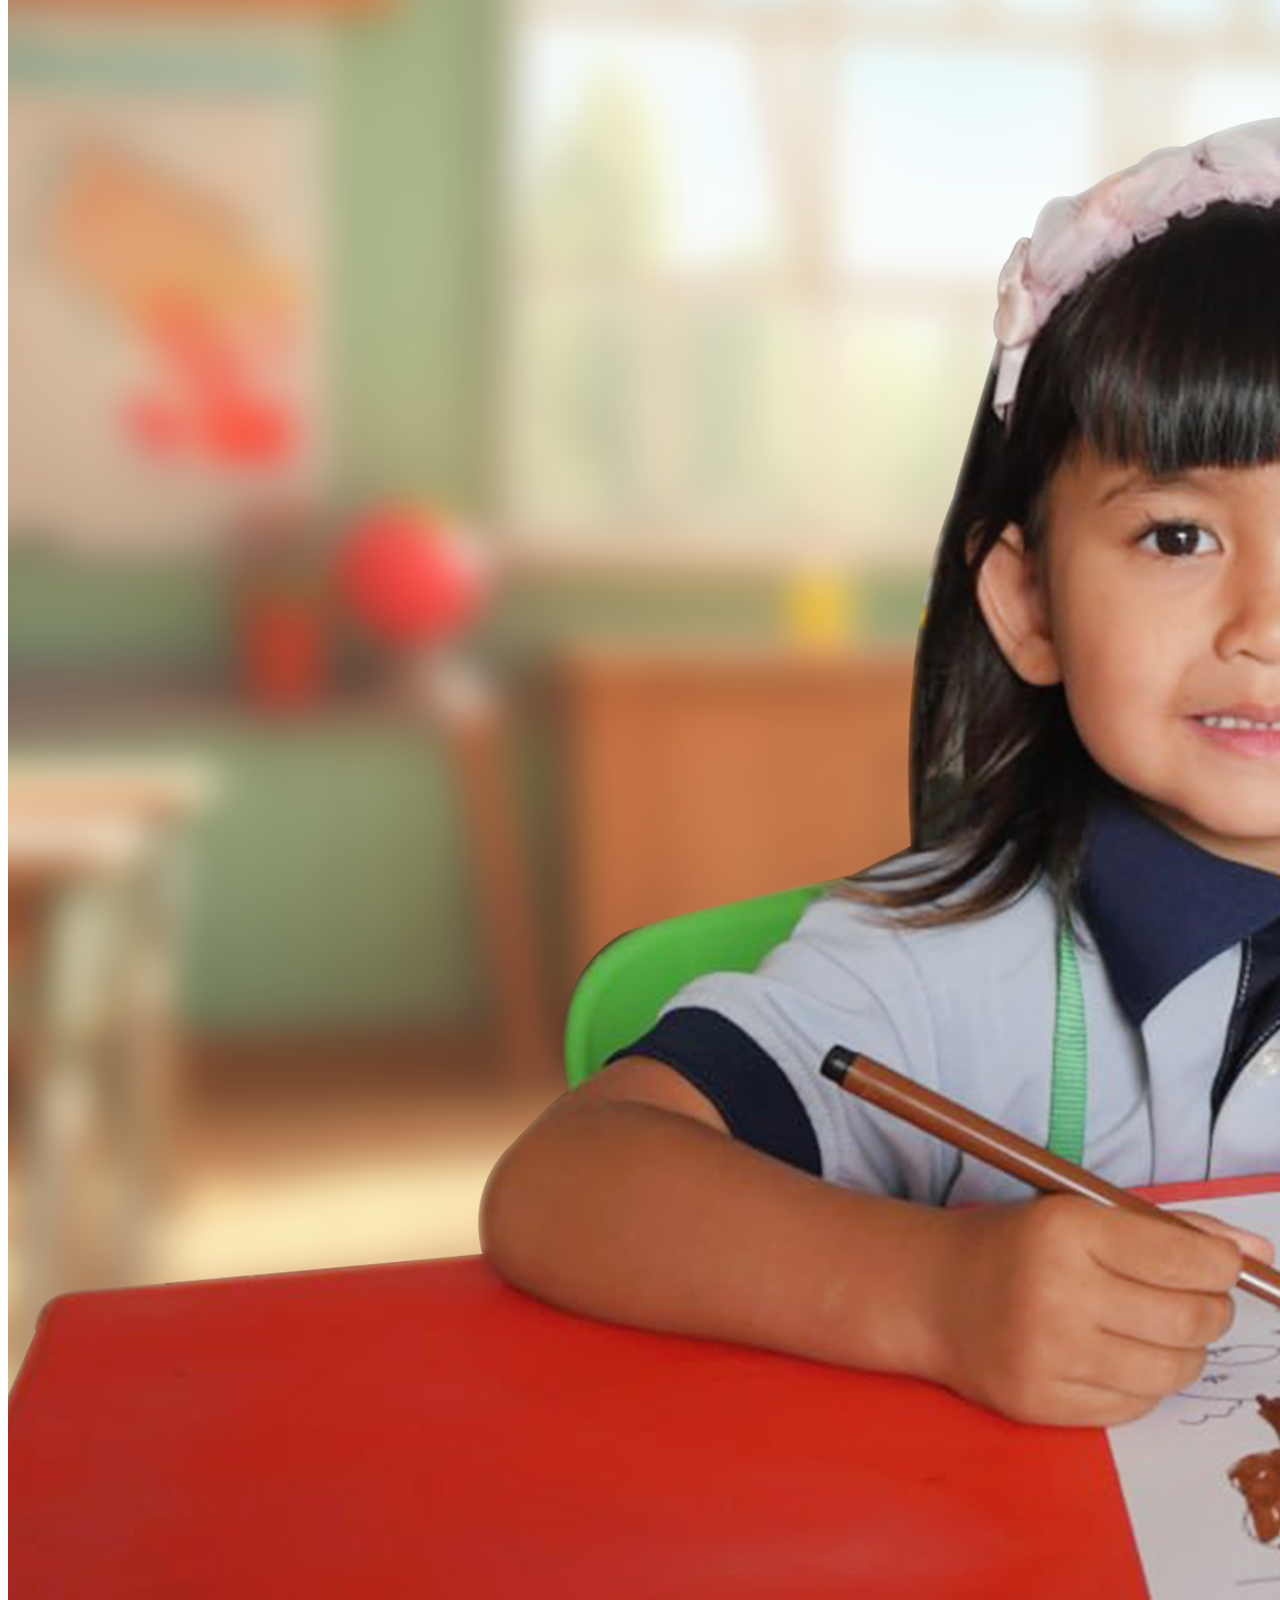
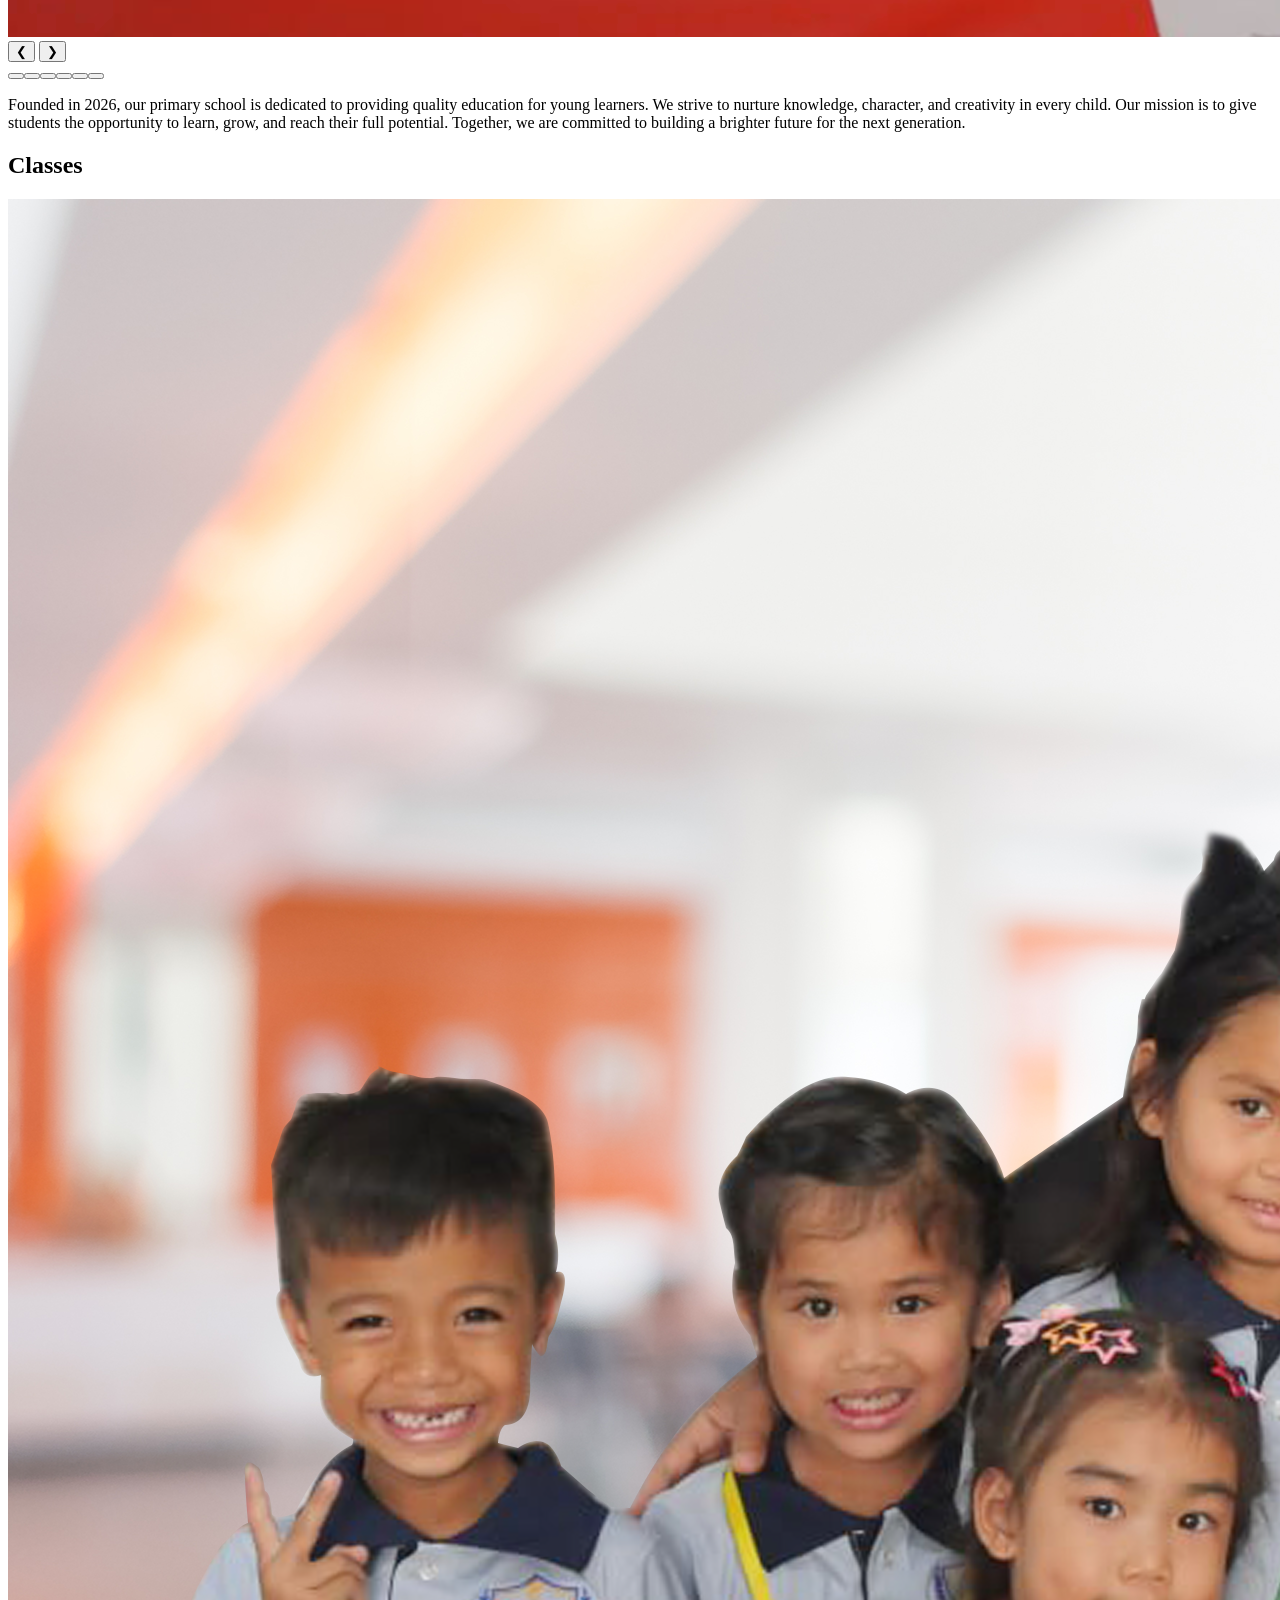
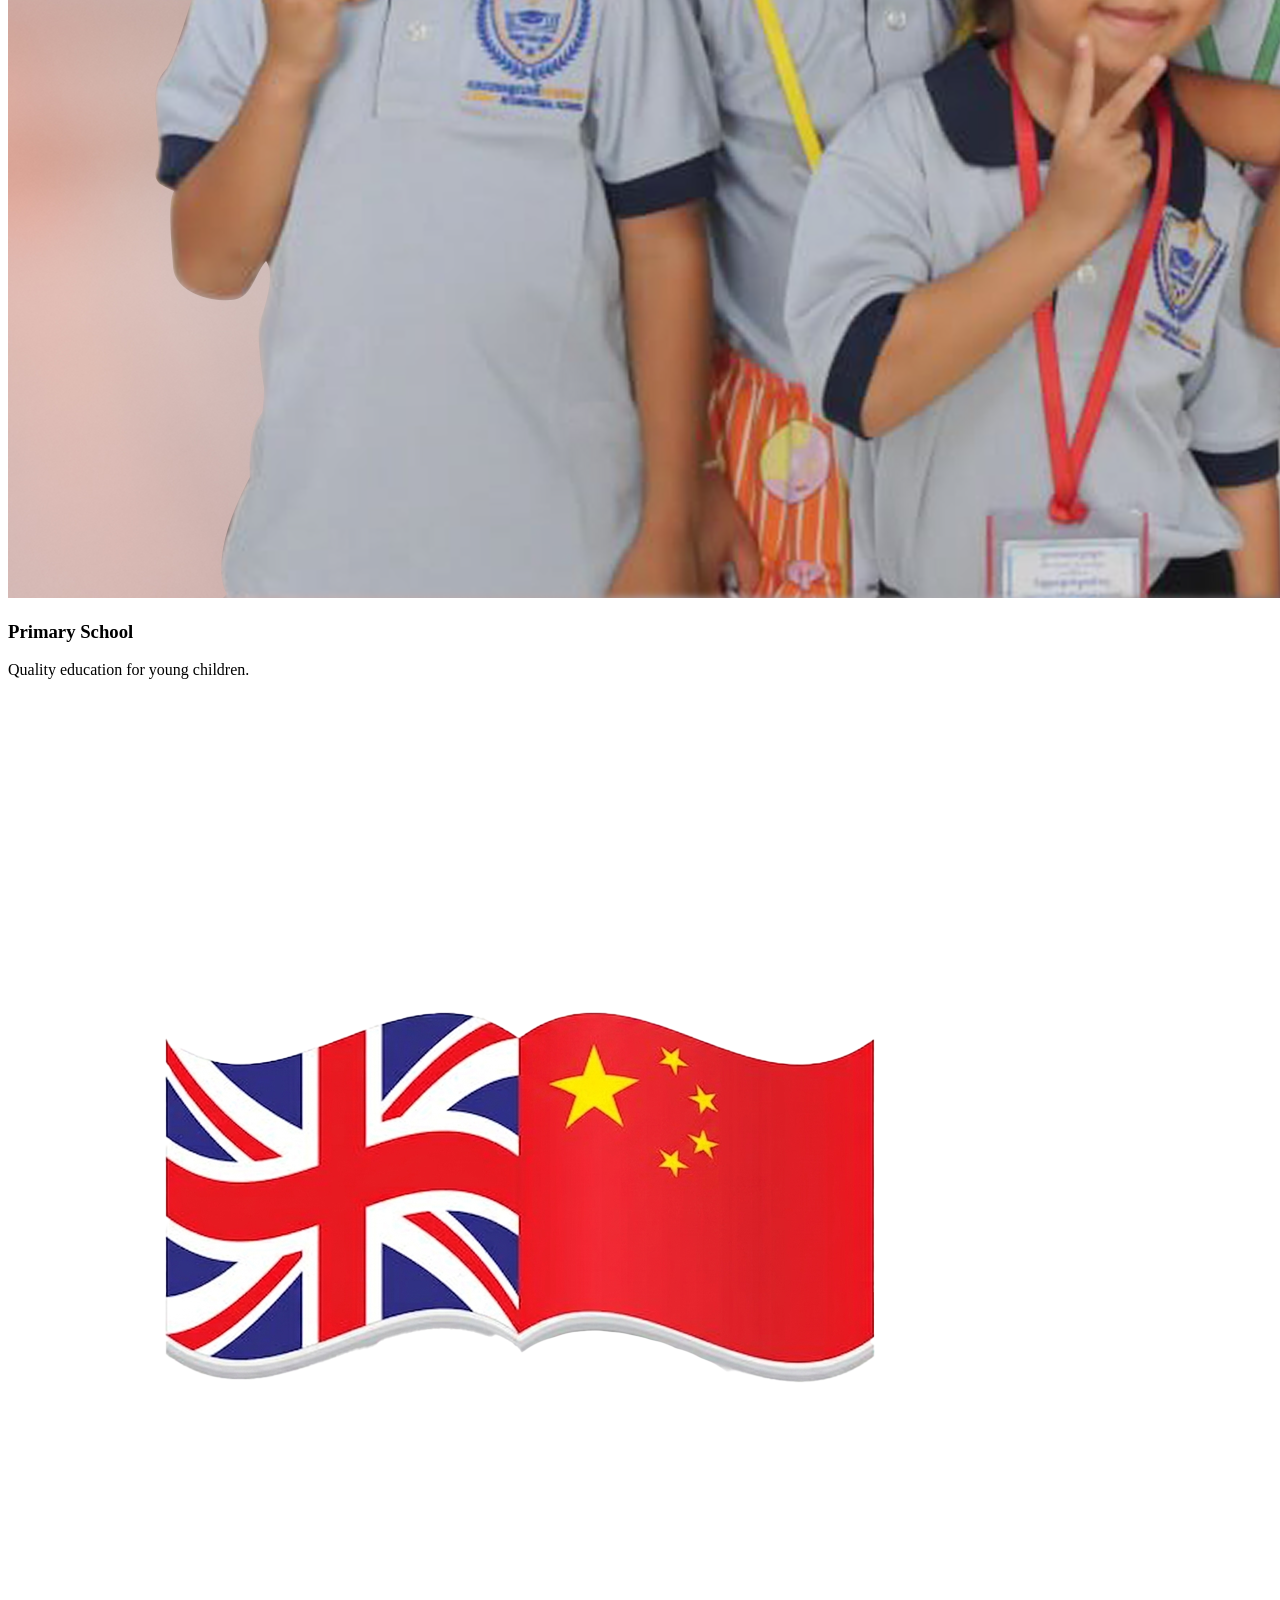
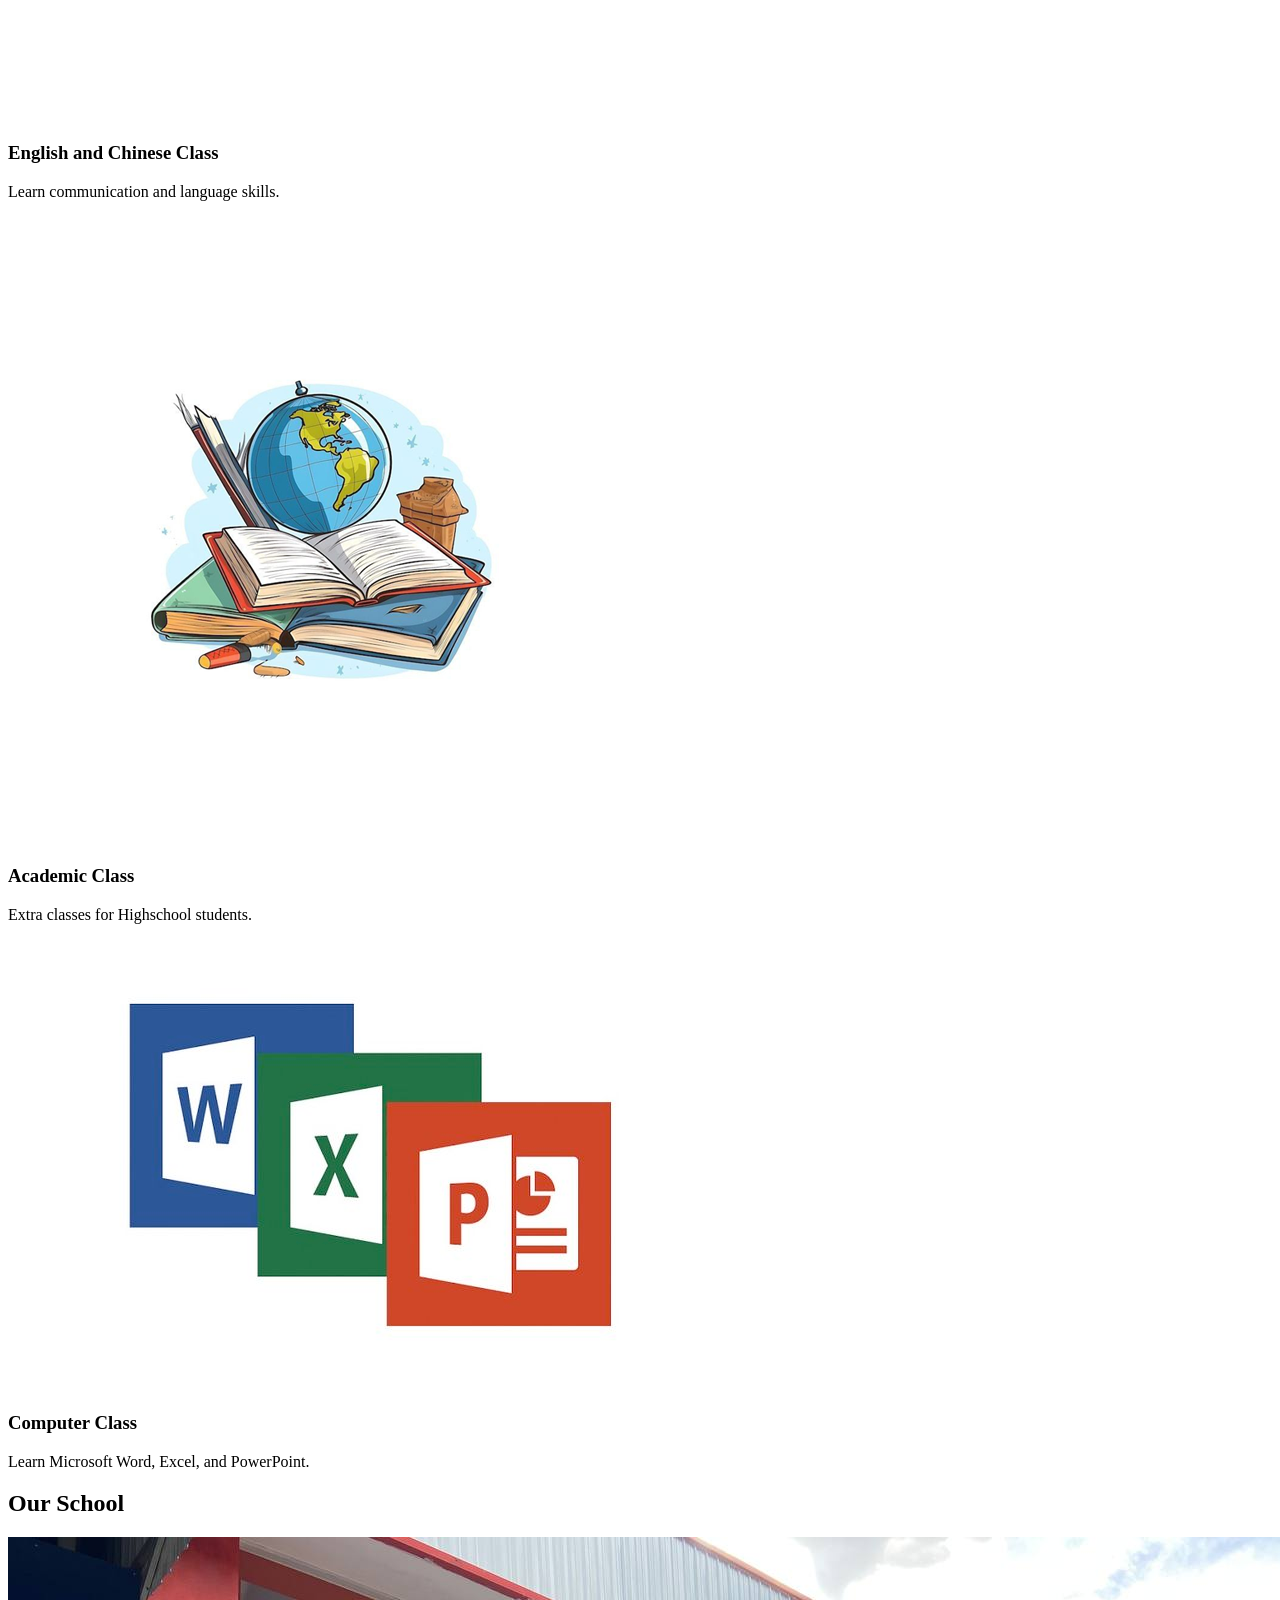
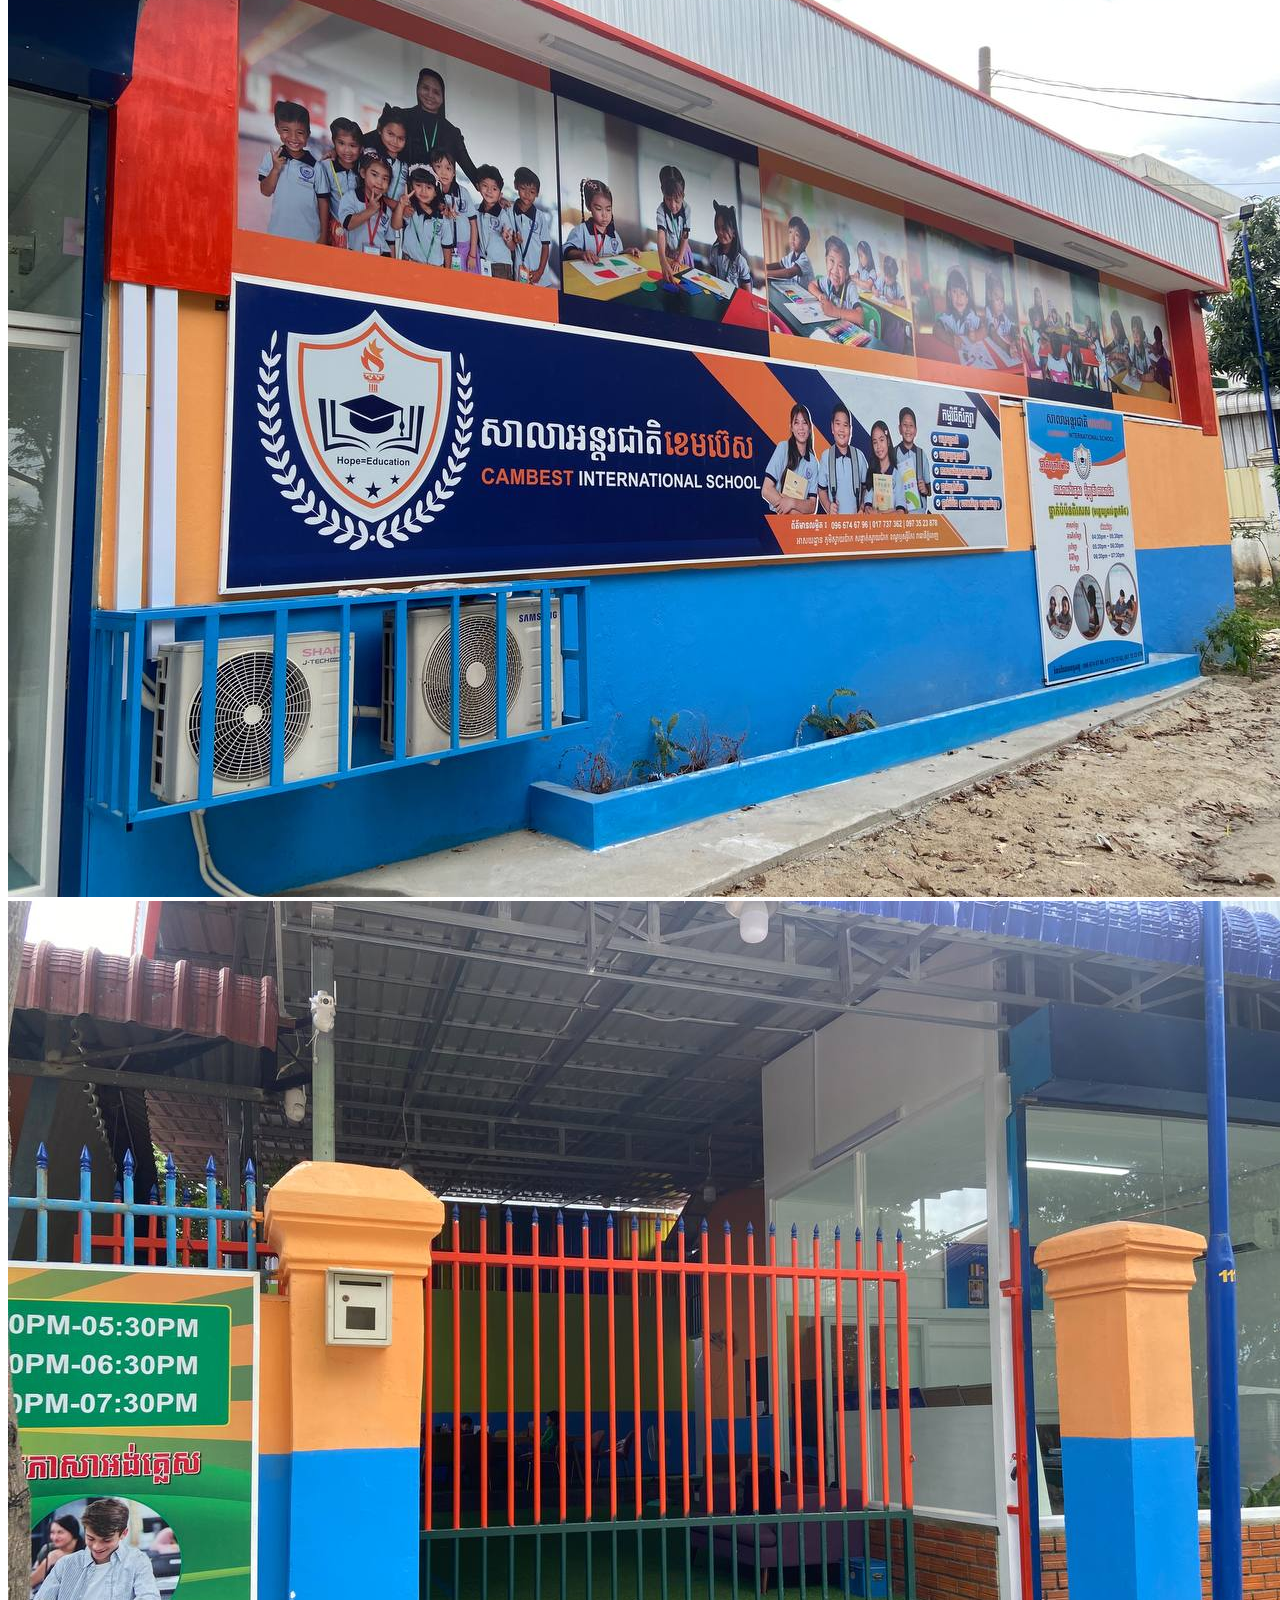
==== commit 56c2424e: "Update index.html" ====
--- a/index.html
+++ b/index.html
@@ -4,10 +4,11 @@
     <meta charset="UTF-8">
     <meta name="viewport" content="width=device-width, initial-scale=1.0">
     <title>CamBest | Home</title>
-    <link rel="stylesheet" href="final.css">
+    <link rel="icon" type="image/png" href="iconlogo.png">
+    <link rel="stylesheet" href="style.css">
+    <link rel="stylesheet" href="https://cdnjs.cloudflare.com/ajax/libs/font-awesome/6.5.0/css/all.min.css">
     <link rel="preconnect" href="https://fonts.googleapis.com">
     <link rel="preconnect" href="https://fonts.gstatic.com" crossorigin>
-    <link rel="stylesheet" href="https://cdnjs.cloudflare.com/ajax/libs/font-awesome/6.5.0/css/all.min.css">
     <link href="https://fonts.googleapis.com/css2?family=Kantumruy+Pro:ital,wght@0,100..700;1,100..700&family=Nunito:ital,wght@0,200..1000;1,200..1000&family=Oswald:wght@200..700&family=Poppins:ital,wght@0,100;0,200;0,300;0,400;0,500;0,600;0,700;0,800;0,900;1,100;1,200;1,300;1,400;1,500;1,600;1,700;1,800;1,900&family=Ranchers&display=swap" rel="stylesheet">
 </head>
     <!-- LOGO BAR -->
@@ -31,11 +32,11 @@
     <!-- NAVBAR -->
     <nav>
         <ul>
-            <li><a href="#" class="active">Home</a></li>
-            <li><a href="#">About</a></li>
-            <li><a href="#">Programs</a></li>
-            <li><a href="#">Gallery</a></li>
-            <li><a href="#">Contact</a></li>
+            <li><a href="index.html" class="active">Home</a></li>
+            <li><a href="about.html">About</a></li>
+            <li><a href="programs.html">Programs</a></li>
+            <li><a href="gallery.html">Gallery</a></li>
+            <li><a href="contact.html">Contact</a></li>
         </ul>
     </nav>
 
@@ -120,30 +121,38 @@
         </div>
     </div>
 
-        <footer class="footer">
-    <div class="footer-container">
+<footer style="background-color: #113b61; color: rgba(255,255,255,0.85); margin-top: 60px;">
+    <div style="max-width: 1200px; margin: auto; display: grid; grid-template-columns: repeat(auto-fit, minmax(220px, 1fr)); gap: 30px; padding: 50px 20px;">
 
-        <div class="footer-box">
-            <h3>CamBest School</h3>
-            <p>
-                Providing quality education for young learners in a safe,
-                supportive, and friendly environment.
-            </p>
+        <div>
+            <h3 style="color: #f8931f; margin-bottom: 15px; font-size: 18px;">CamBest School</h3>
+            <p style="font-size: 14px; line-height: 1.6;">Providing quality education for young learners in a safe, supportive, and friendly environment.</p>
         </div>
 
-        <div class="footer-box">
-            <h3>Contact</h3>
-            <p><i class="fa-solid fa-location-dot"></i> Phnom Penh, Cambodia</p>
-            <p><i class="fa-solid fa-phone"></i> +855 000 000 000</p>
-            <p><i class="fa-solid fa-envelope"></i> cambestschool@email.com</p>
+        <div>
+            <h3 style="color: #f8931f; margin-bottom: 15px; font-size: 18px;">Contact</h3>
+            <p style="font-size: 14px; line-height: 1.6; margin-bottom: 6px;">
+                <i class="fa-solid fa-location-dot" style="margin-right: 6px;"></i>Sangkat Khmuonh, Phnom Penh
+            </p>
+            <div style="display: flex; align-items: flex-start; gap: 8px; font-size: 14px; margin-bottom: 6px;">
+                <i class="fa-solid fa-phone" style="margin-top: 3px; flex-shrink: 0;"></i>
+                <div style="display: flex; flex-direction: column; gap: 2px; line-height: 1.6;">
+                    <span>096 674 679</span>
+                    <span>017 737 362</span>
+                    <span>097 352 387 8</span>
+                </div>
+            </div>
+            <p style="font-size: 14px; line-height: 1.6; margin: 0;">
+                <i class="fa-solid fa-envelope" style="margin-right: 6px;"></i> cambestschool@email.com
+            </p>
         </div>
 
     </div>
 
-    <div class="footer-bottom">
-        <p>© 2026 CamBest School. All rights reserved.</p>
+    <div style="border-top: 1px solid rgba(255,255,255,0.15); text-align: center; padding: 14px 20px; font-size: 13px; color: rgba(255,255,255,0.5);">
+        <p style="margin: 0;">© 2026 CamBest School. All rights reserved.</p>
     </div>
 </footer>
-    <script src="final.js"></script>
+    <script src="main.js"></script>
 </body>
 </html>
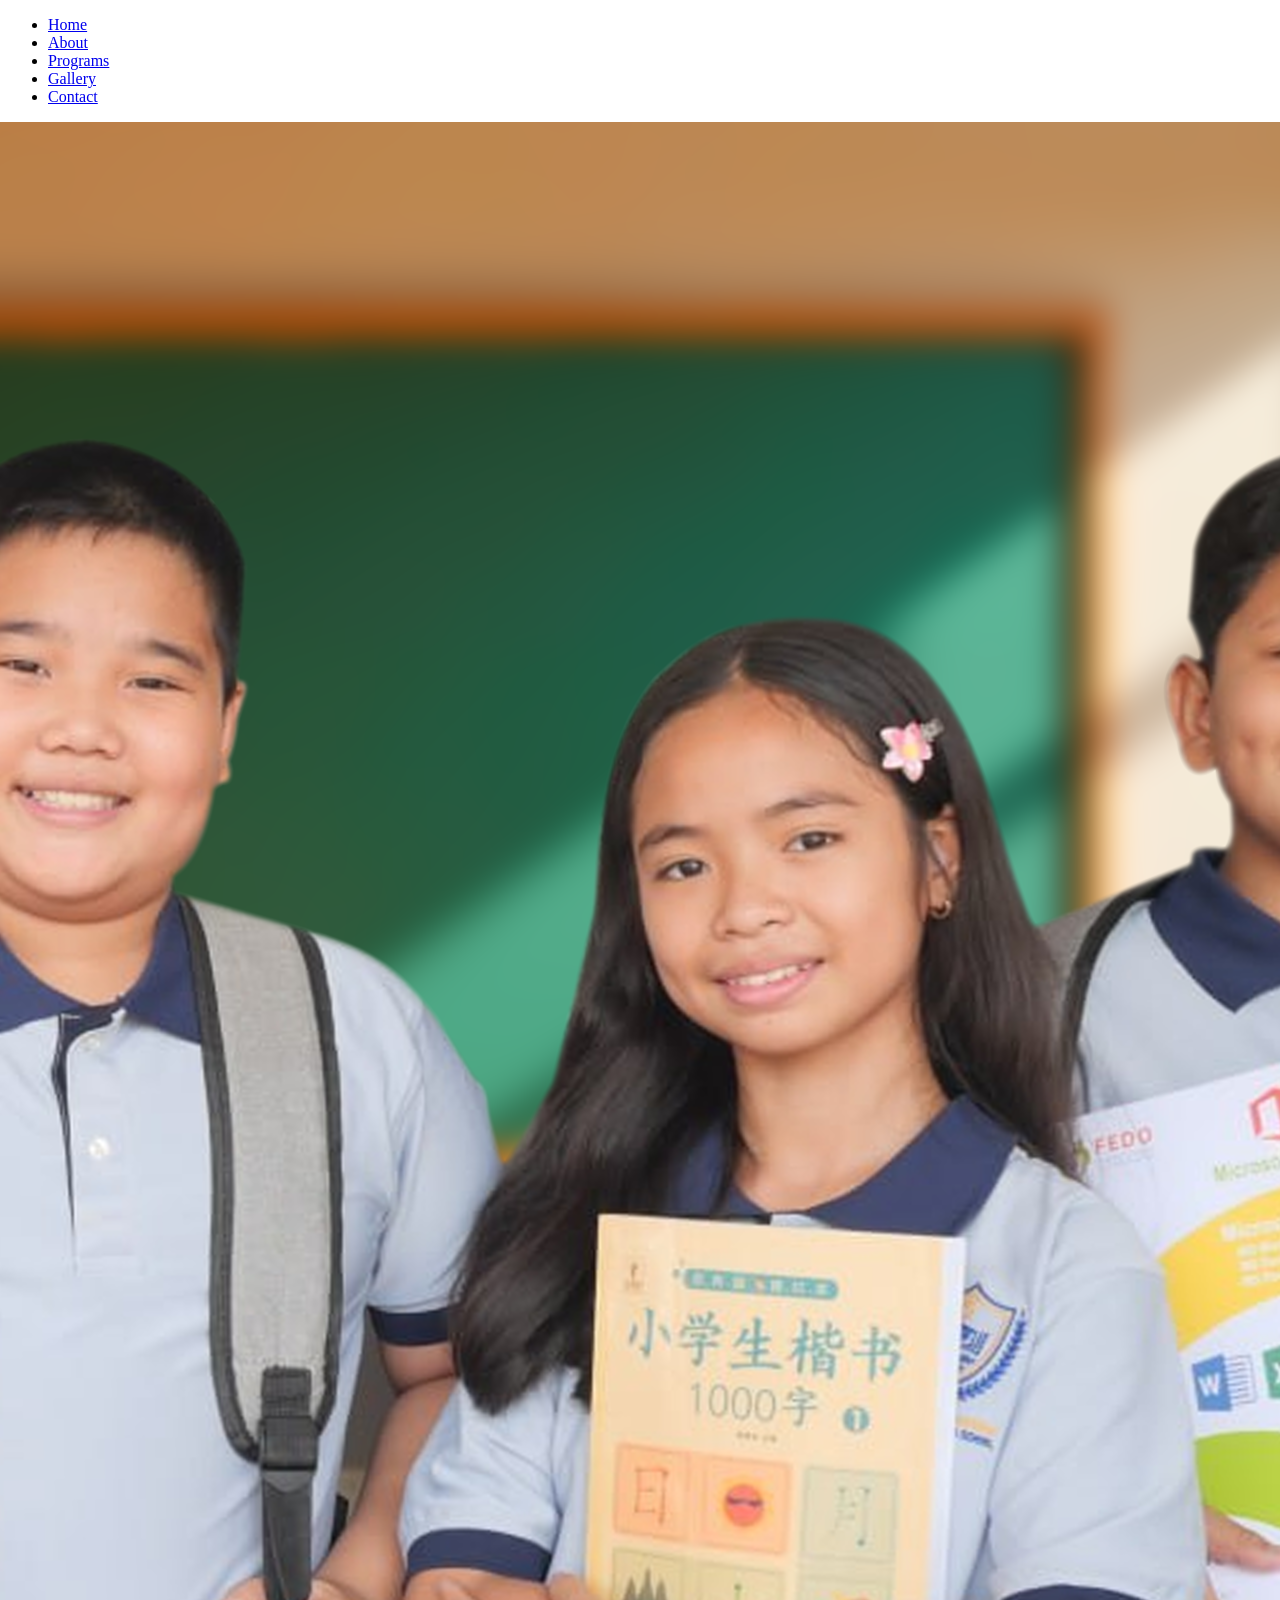
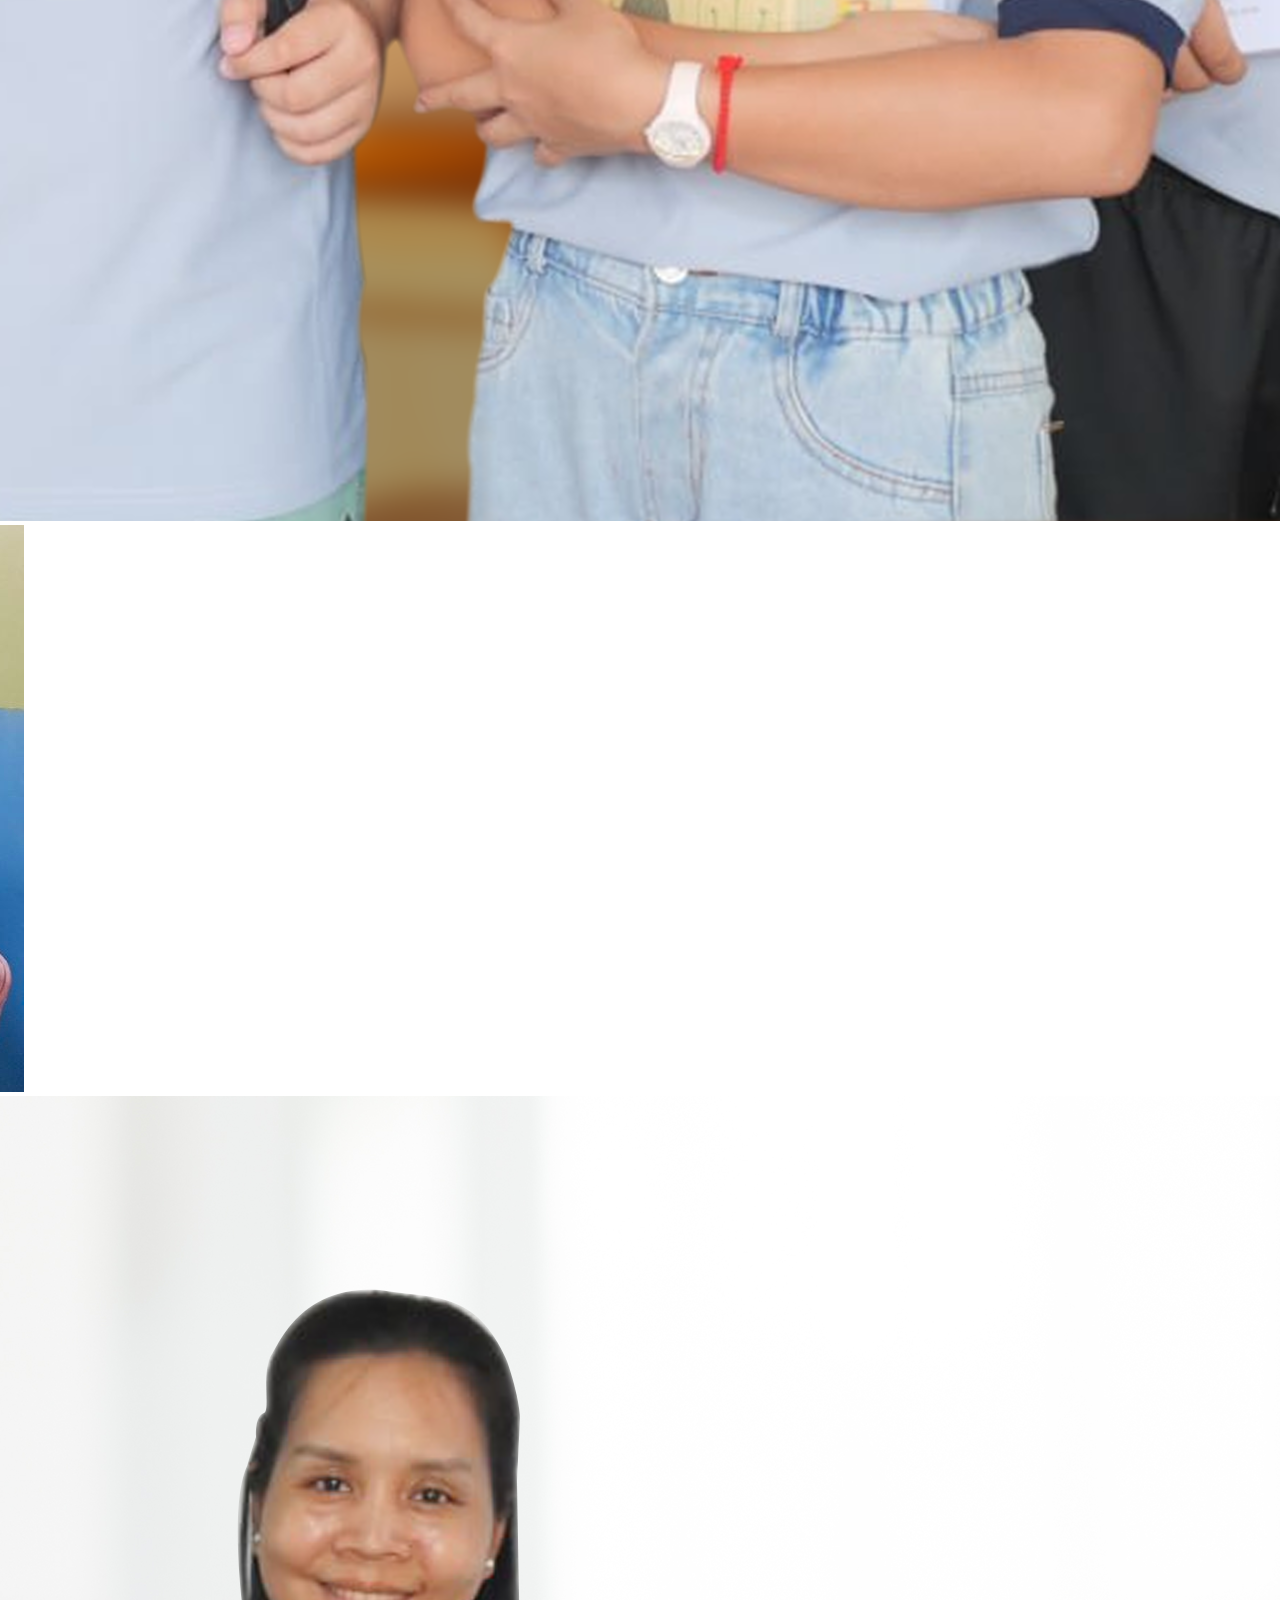
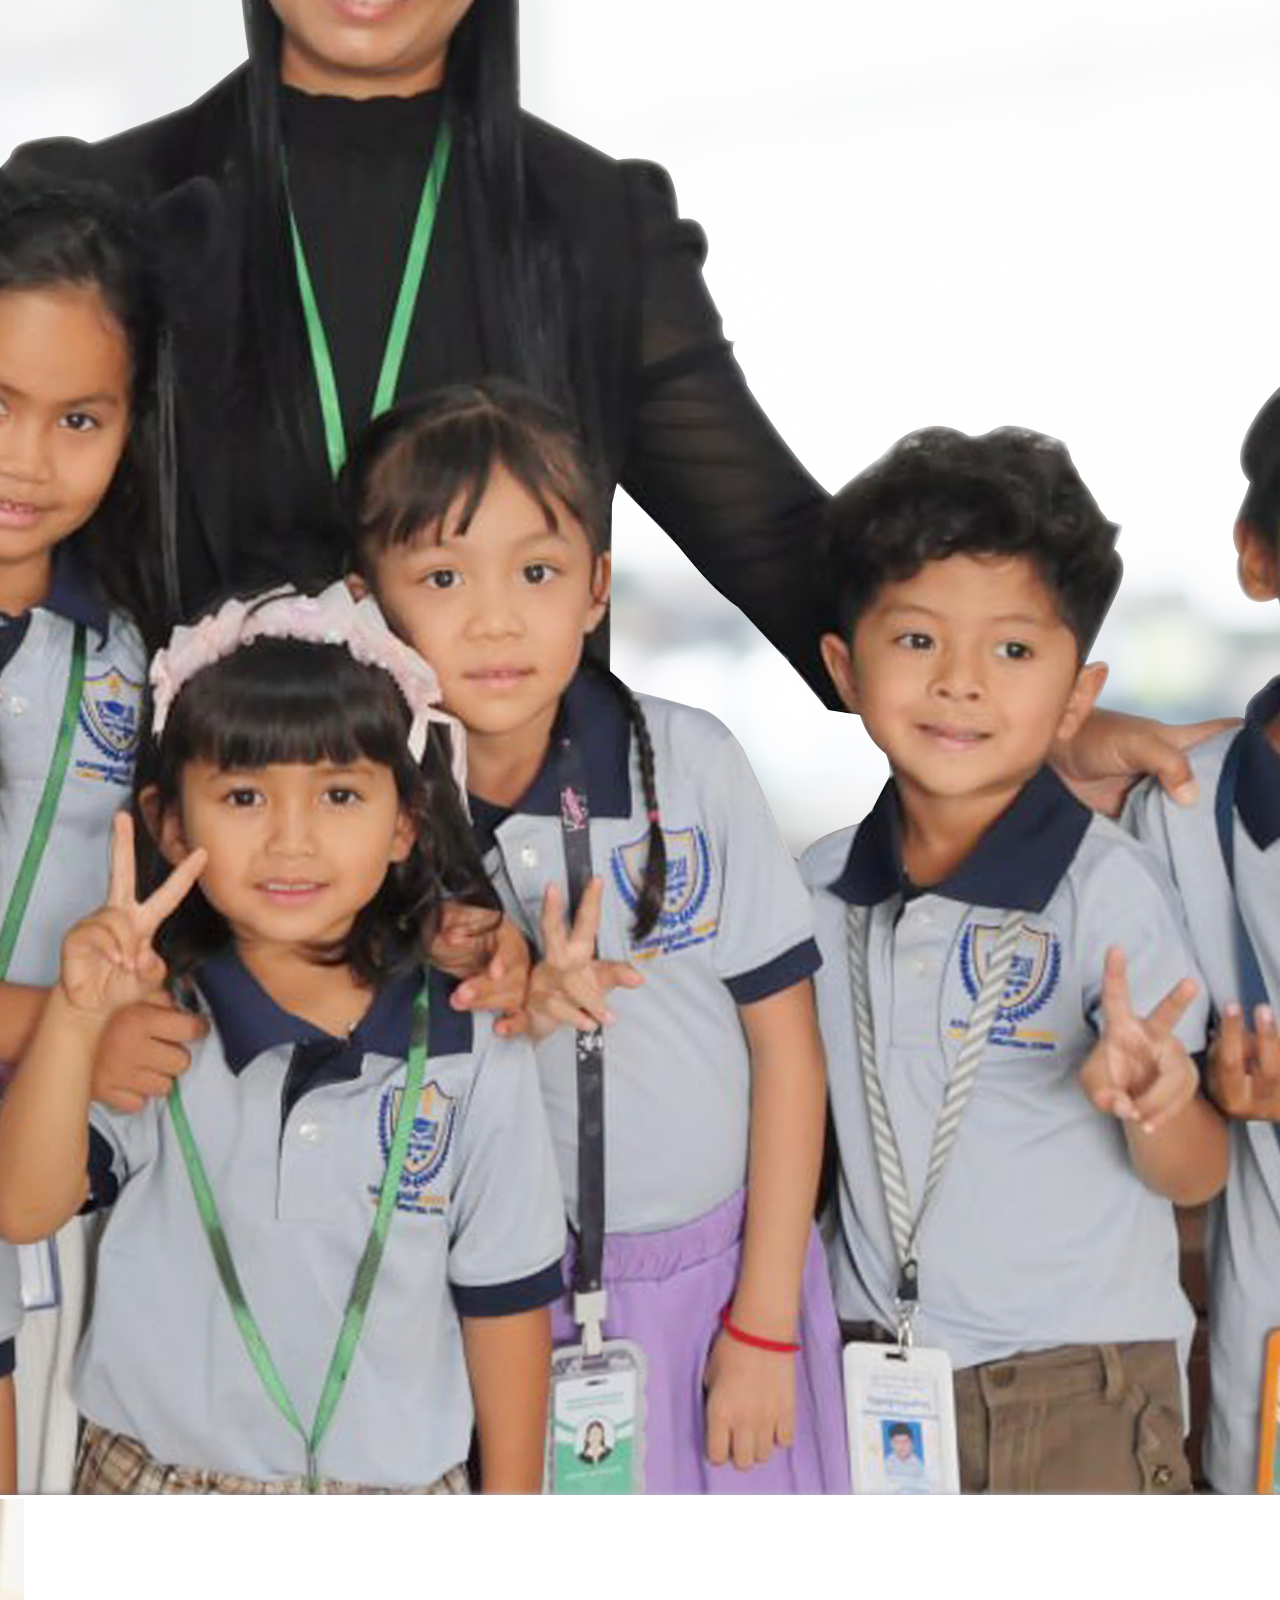
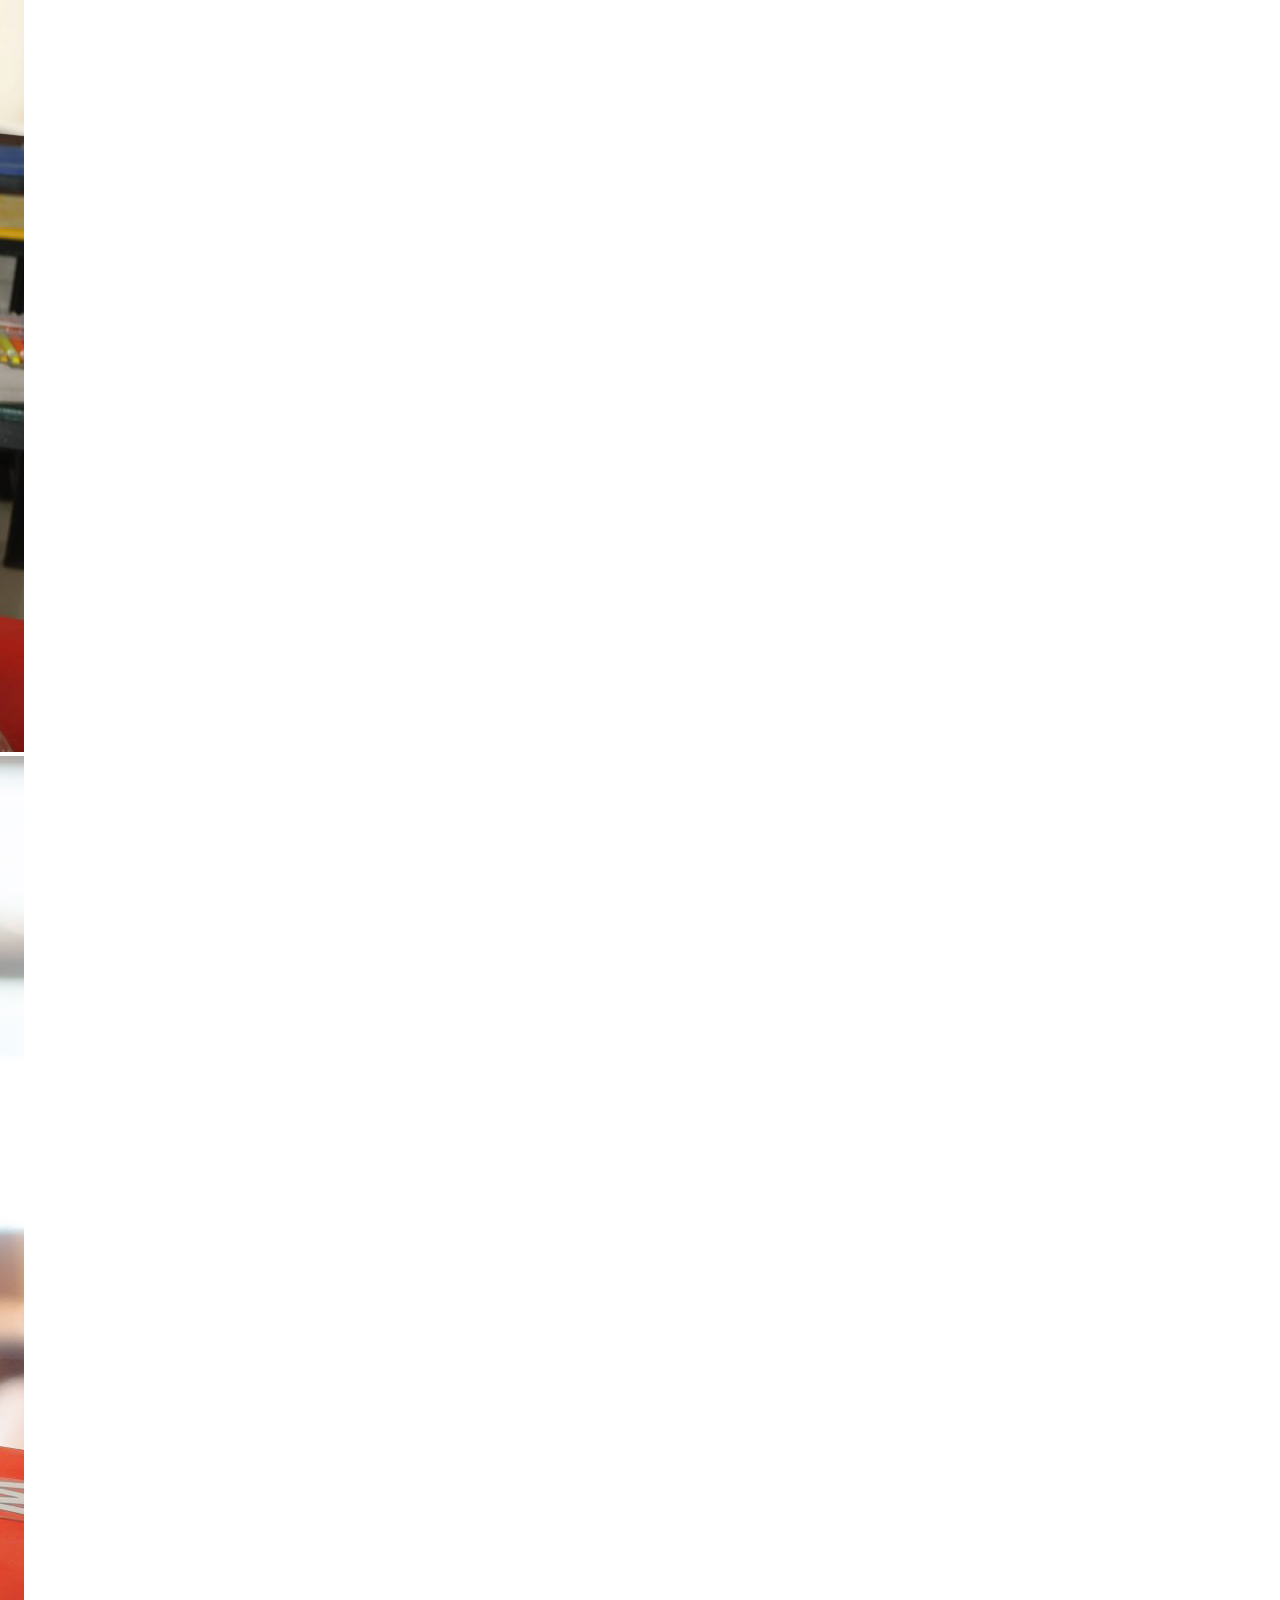
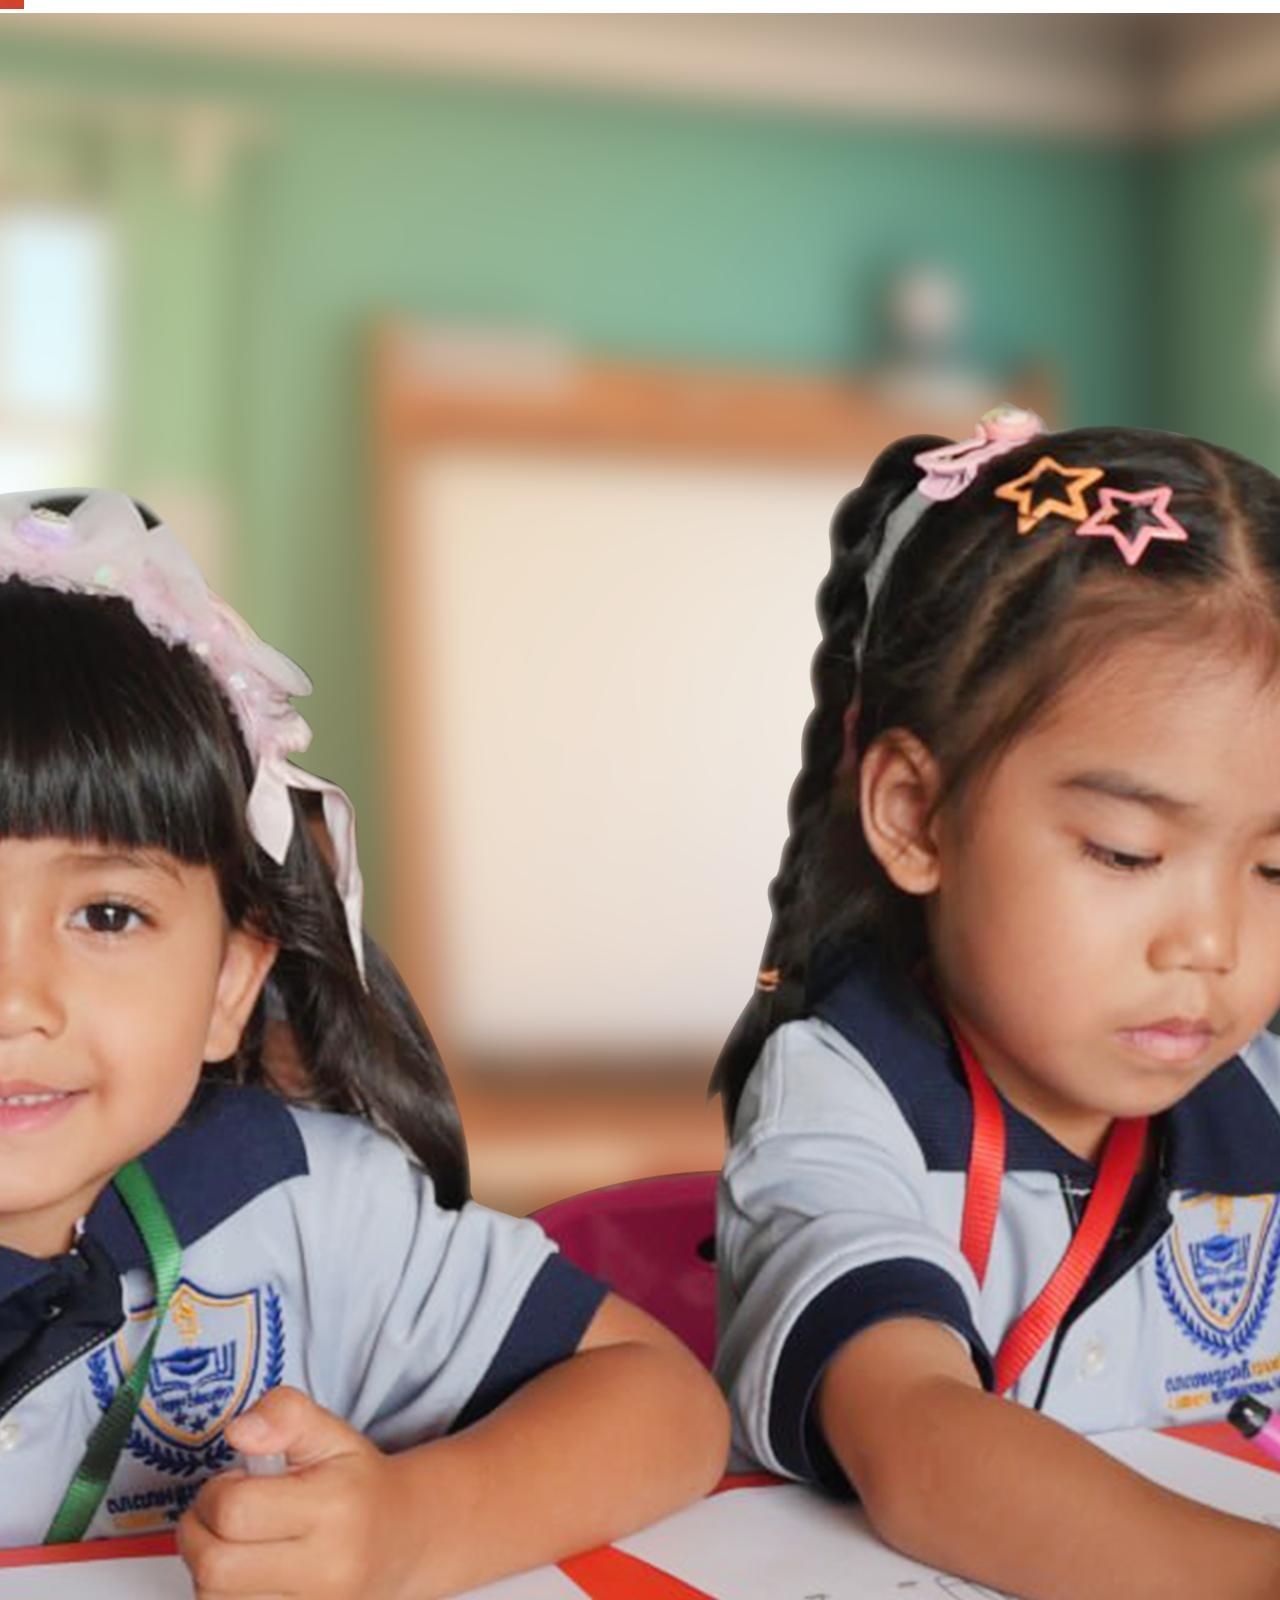
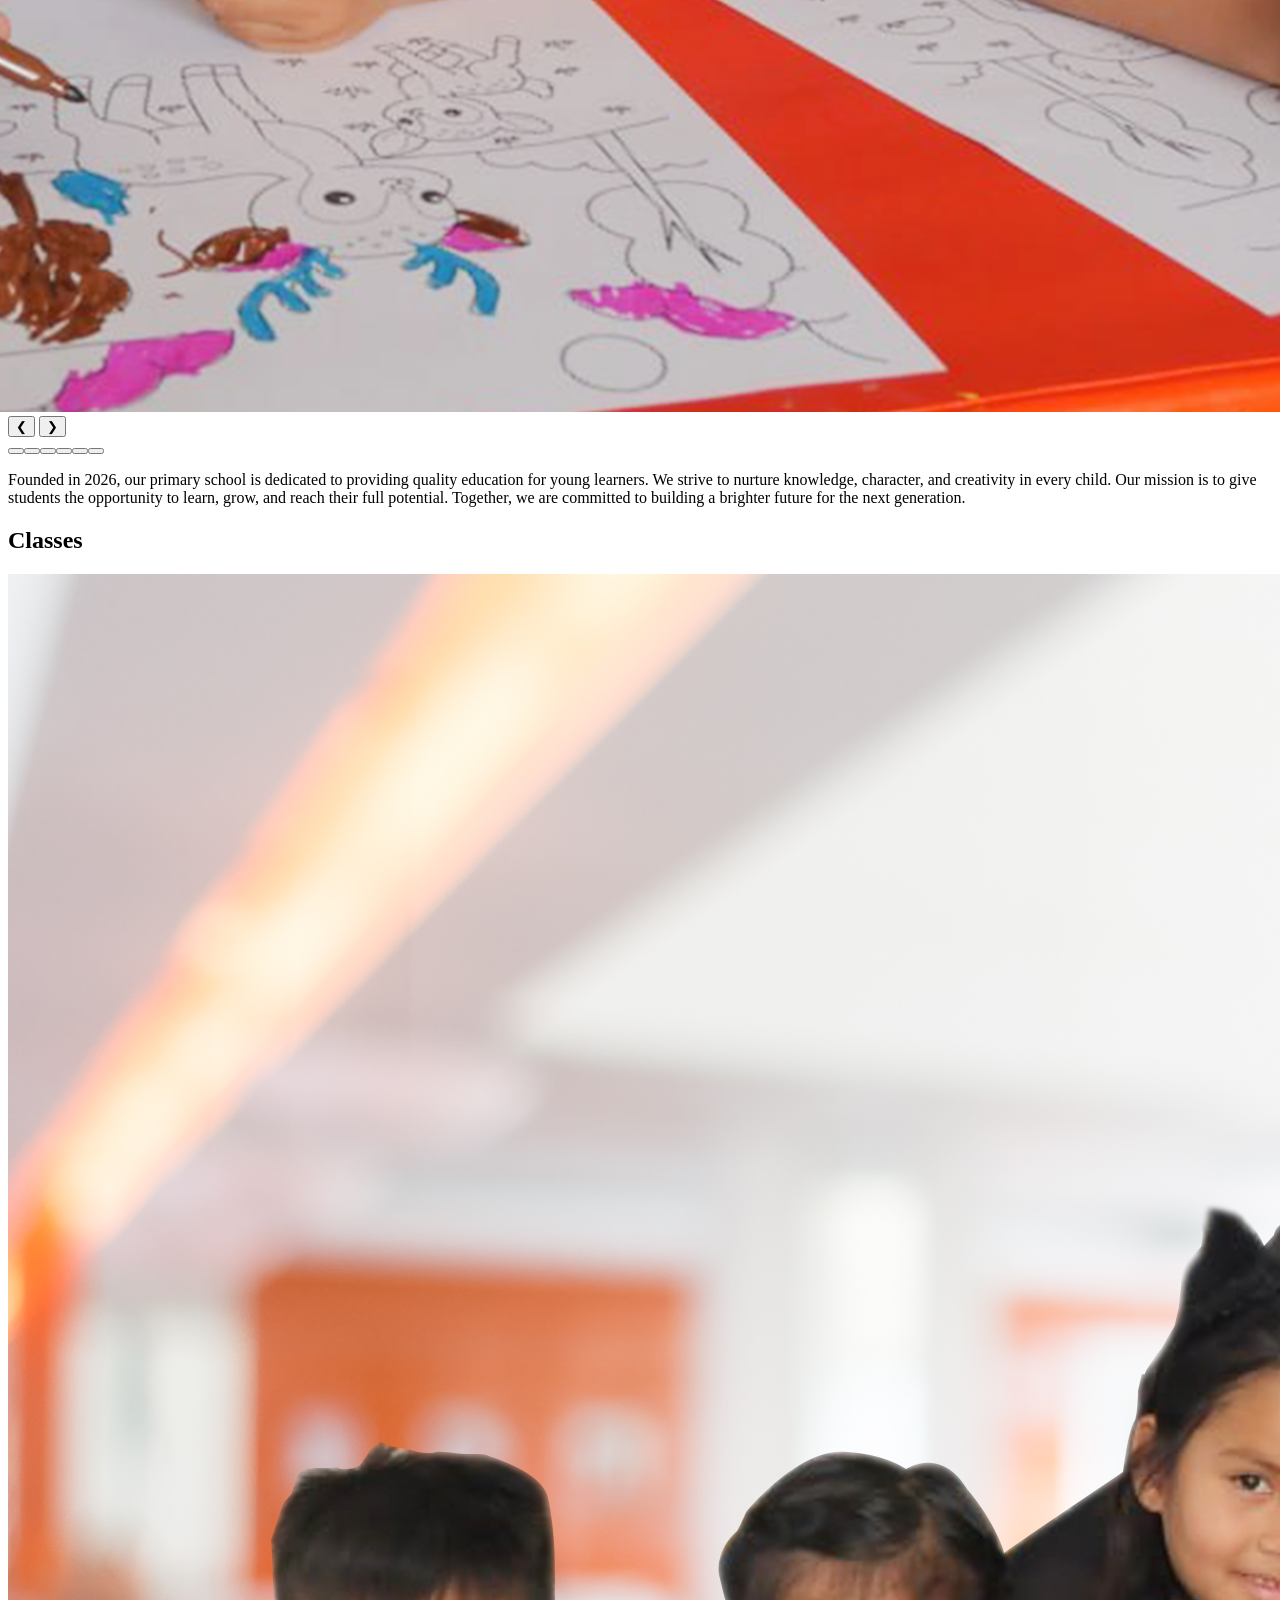
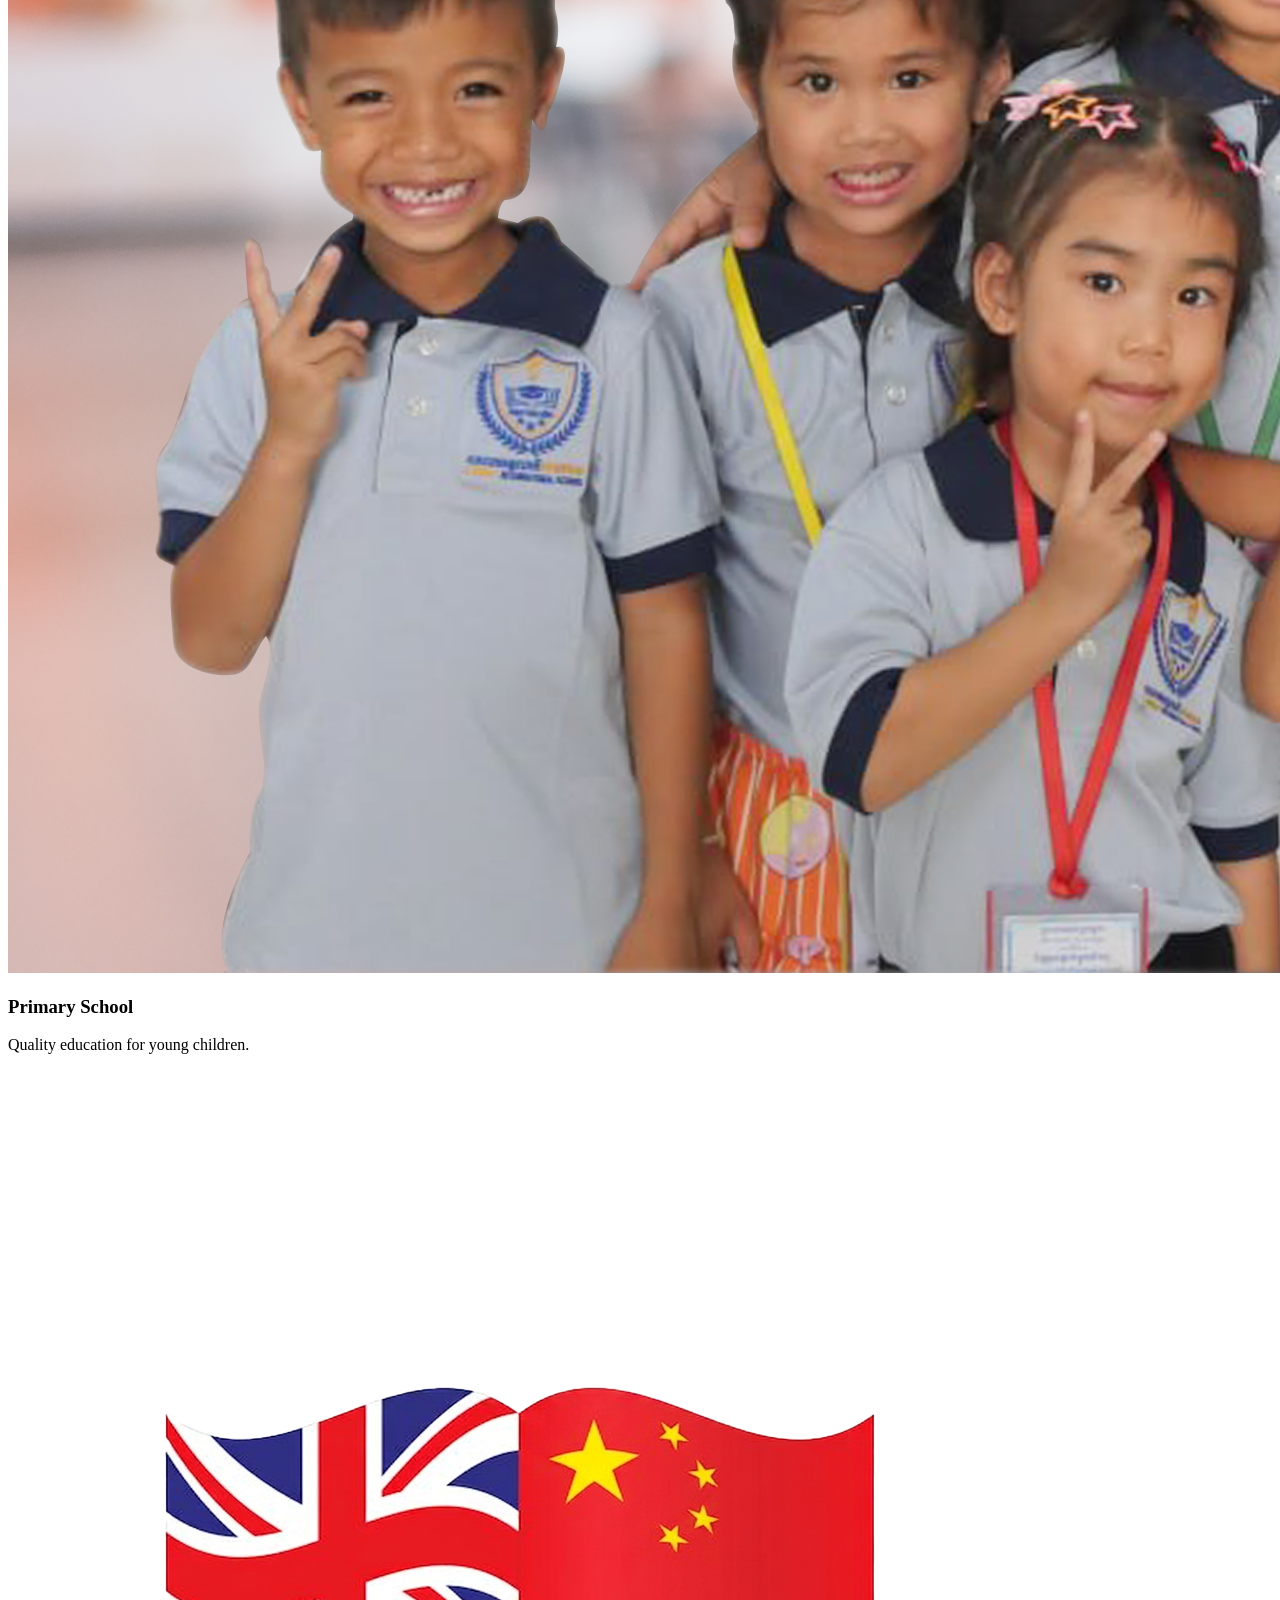
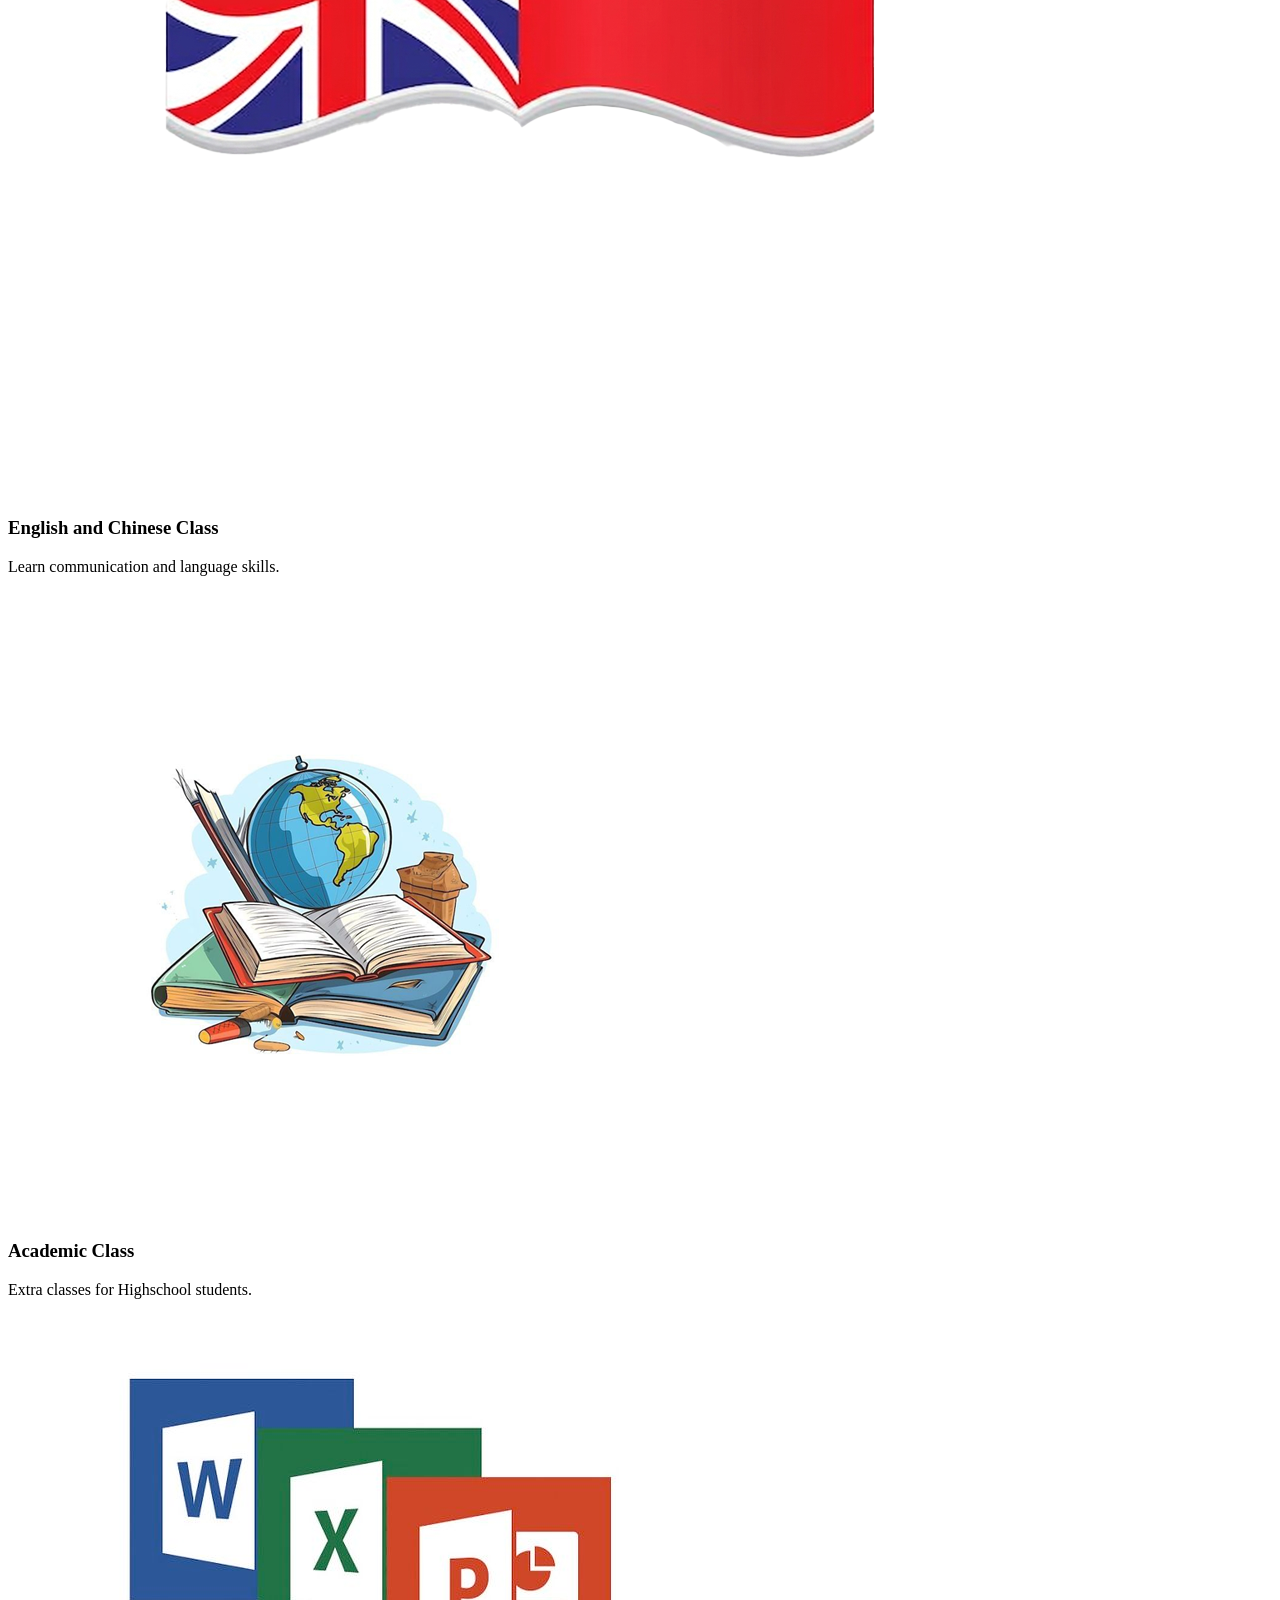
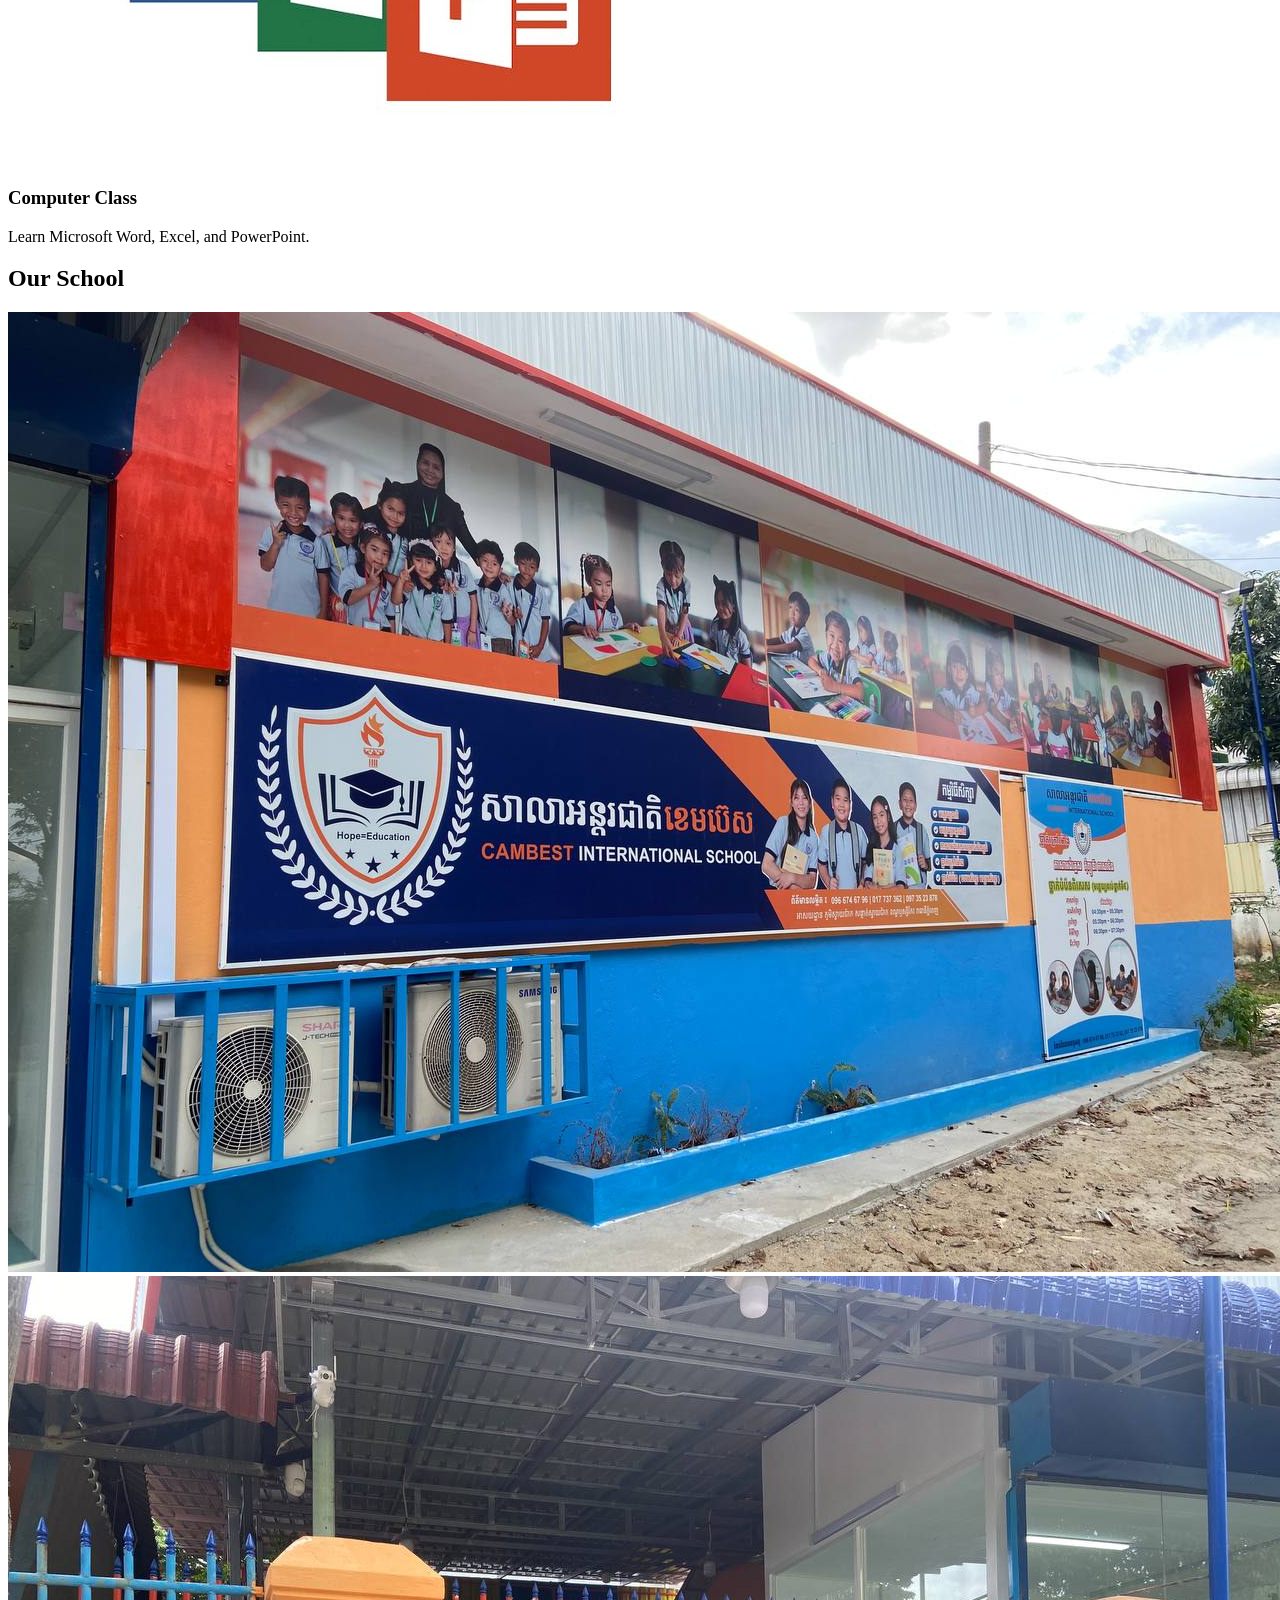
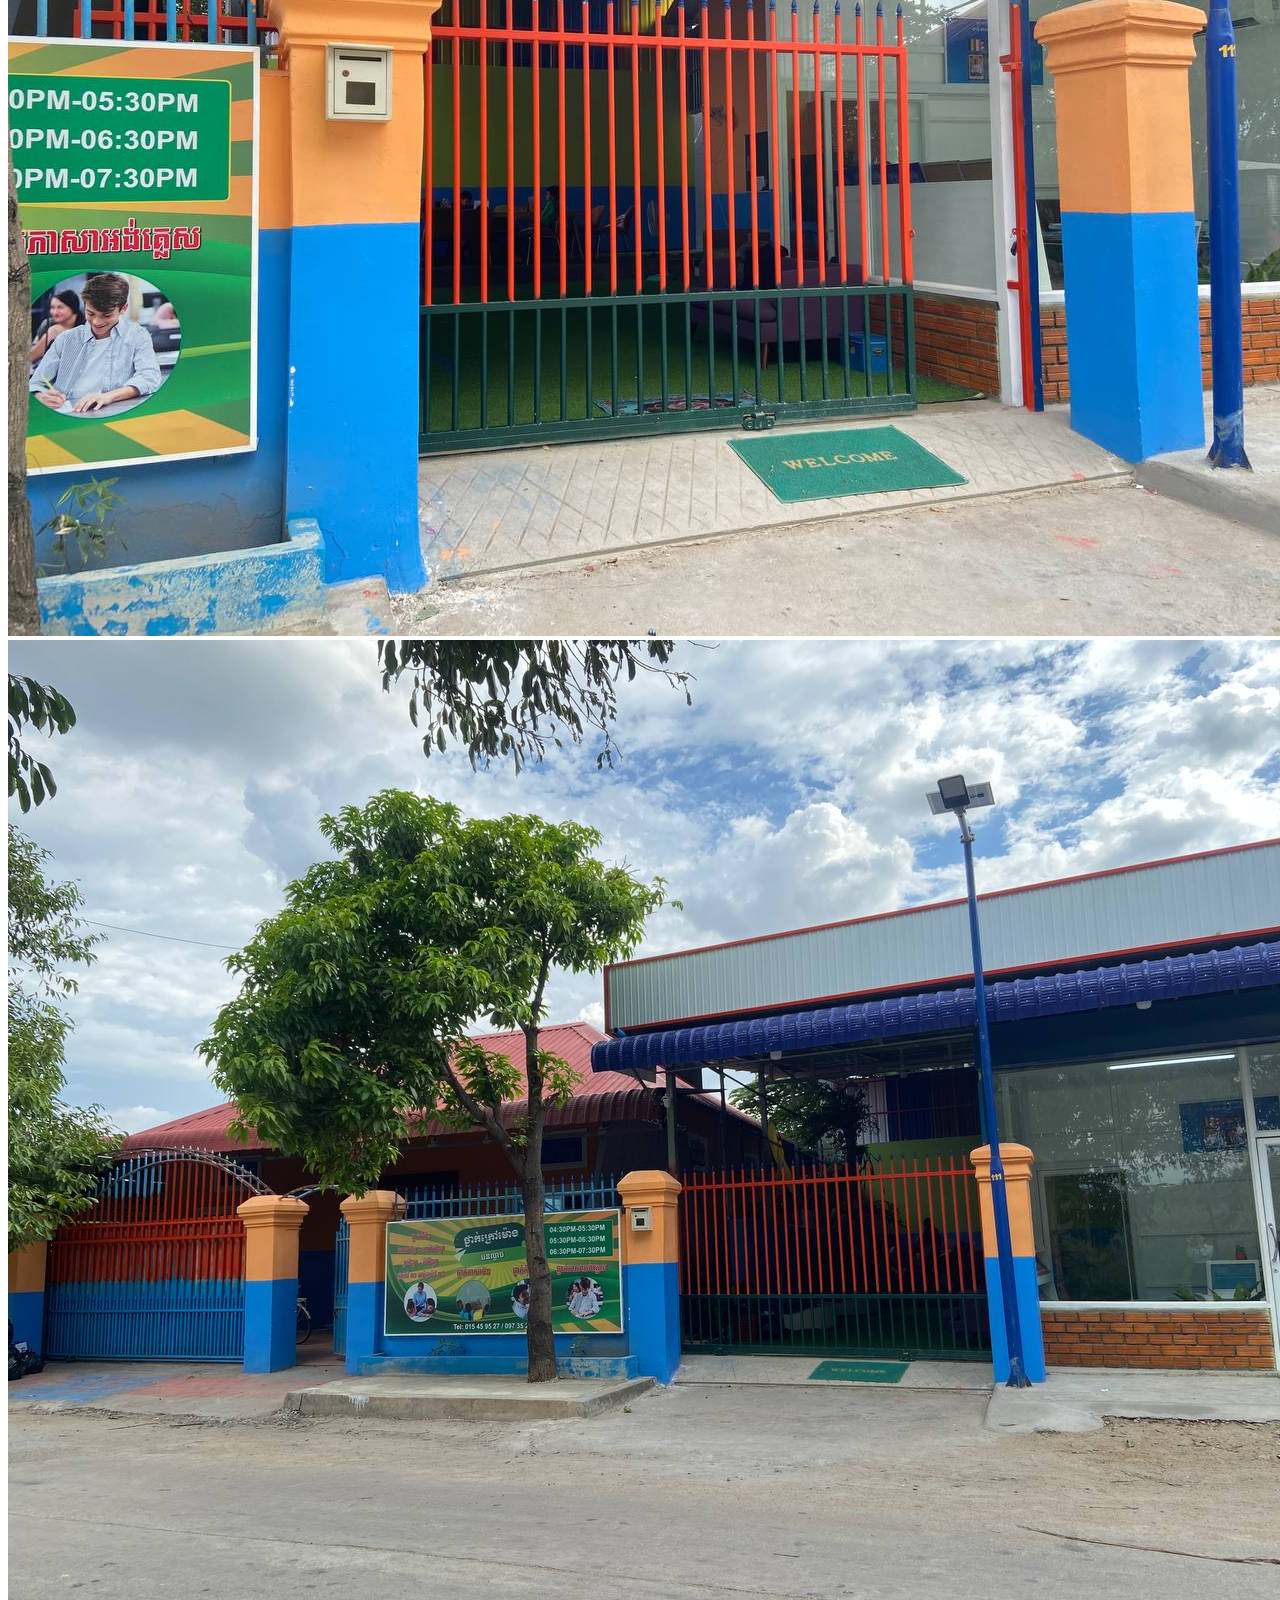
==== commit a0a91728: "Update index.html" ====
--- a/index.html
+++ b/index.html
@@ -12,20 +12,7 @@
     <link href="https://fonts.googleapis.com/css2?family=Kantumruy+Pro:ital,wght@0,100..700;1,100..700&family=Nunito:ital,wght@0,200..1000;1,200..1000&family=Oswald:wght@200..700&family=Poppins:ital,wght@0,100;0,200;0,300;0,400;0,500;0,600;0,700;0,800;0,900;1,100;1,200;1,300;1,400;1,500;1,600;1,700;1,800;1,900&family=Ranchers&display=swap" rel="stylesheet">
 </head>
     <!-- LOGO BAR -->
-    <div class="logo-bar">
-        <img src="logo_home.png" alt="CamBest Logo">
-
-        <!-- RIGHT CONTROLS -->
-        <div class="header-controls">
-            <!-- LANGUAGE SWITCHER -->
-            <div class="lang-switcher">
-                <img id="flag" src="eng.jpg" alt="Flag">
-                <select id="langSelect" onchange="switchLang()">
-                    <option value="en">English</option>
-                    <option value="km">ខ្មែរ</option>
-                </select>
-            </div>
-
+    
         </div>
     </div>
 
